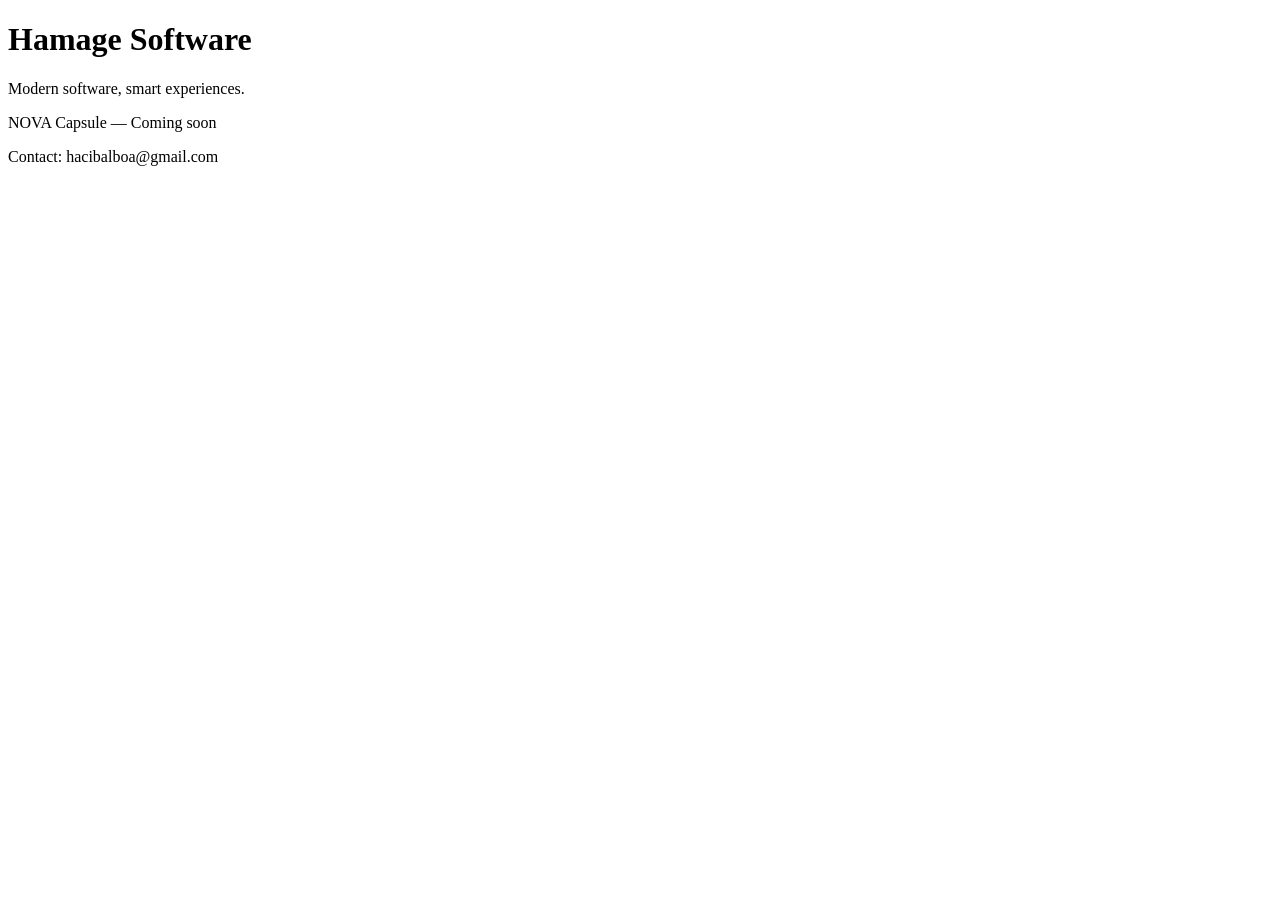
==== index.html @ 0e7e09e0 "Create index.html" ====
<!DOCTYPE html>
<html lang="tr">
<head>
  <meta charset="UTF-8">
  <meta name="viewport" content="width=device-width, initial-scale=1">
  <title>Hamage Software</title>
</head>
<body>
  <h1>Hamage Software</h1>
  <p>Modern software, smart experiences.</p>
  <p>NOVA Capsule — Coming soon</p>
  <p>Contact: hacibalboa@gmail.com</p>
</body>
</html>
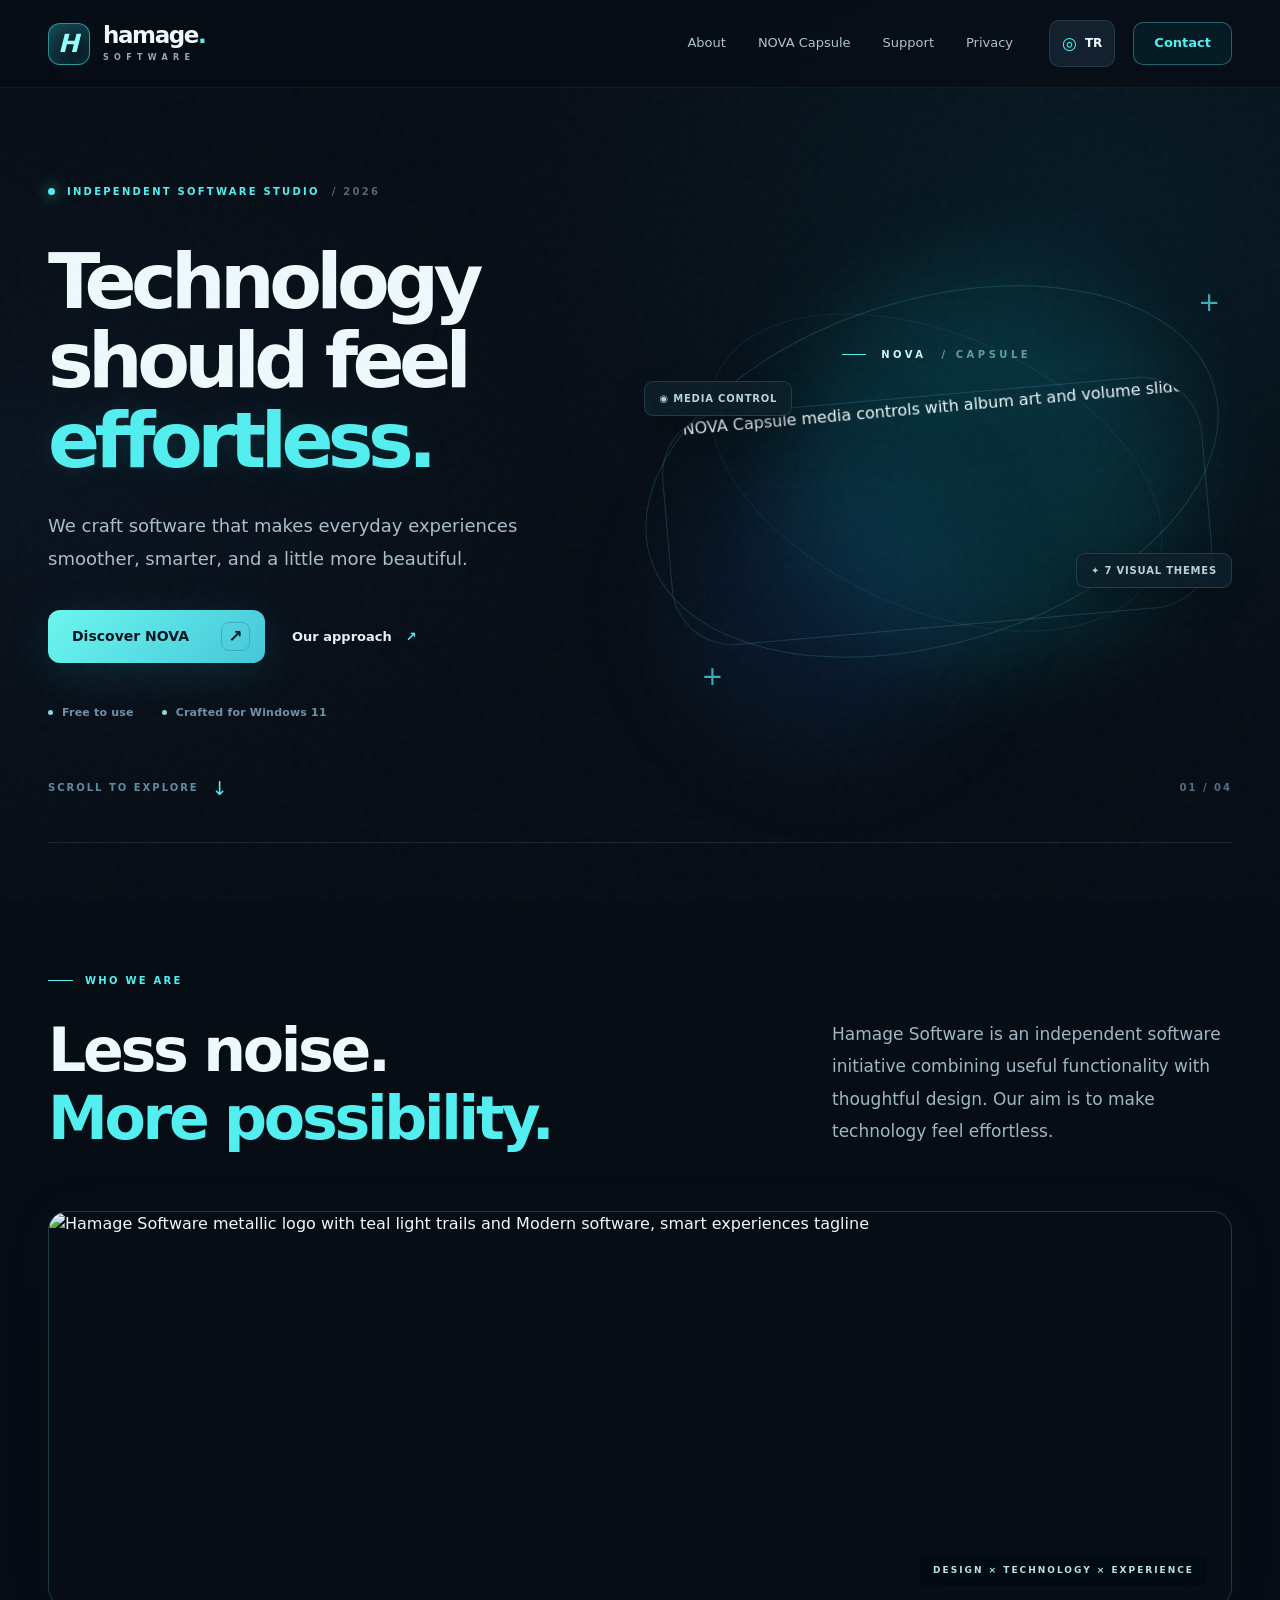
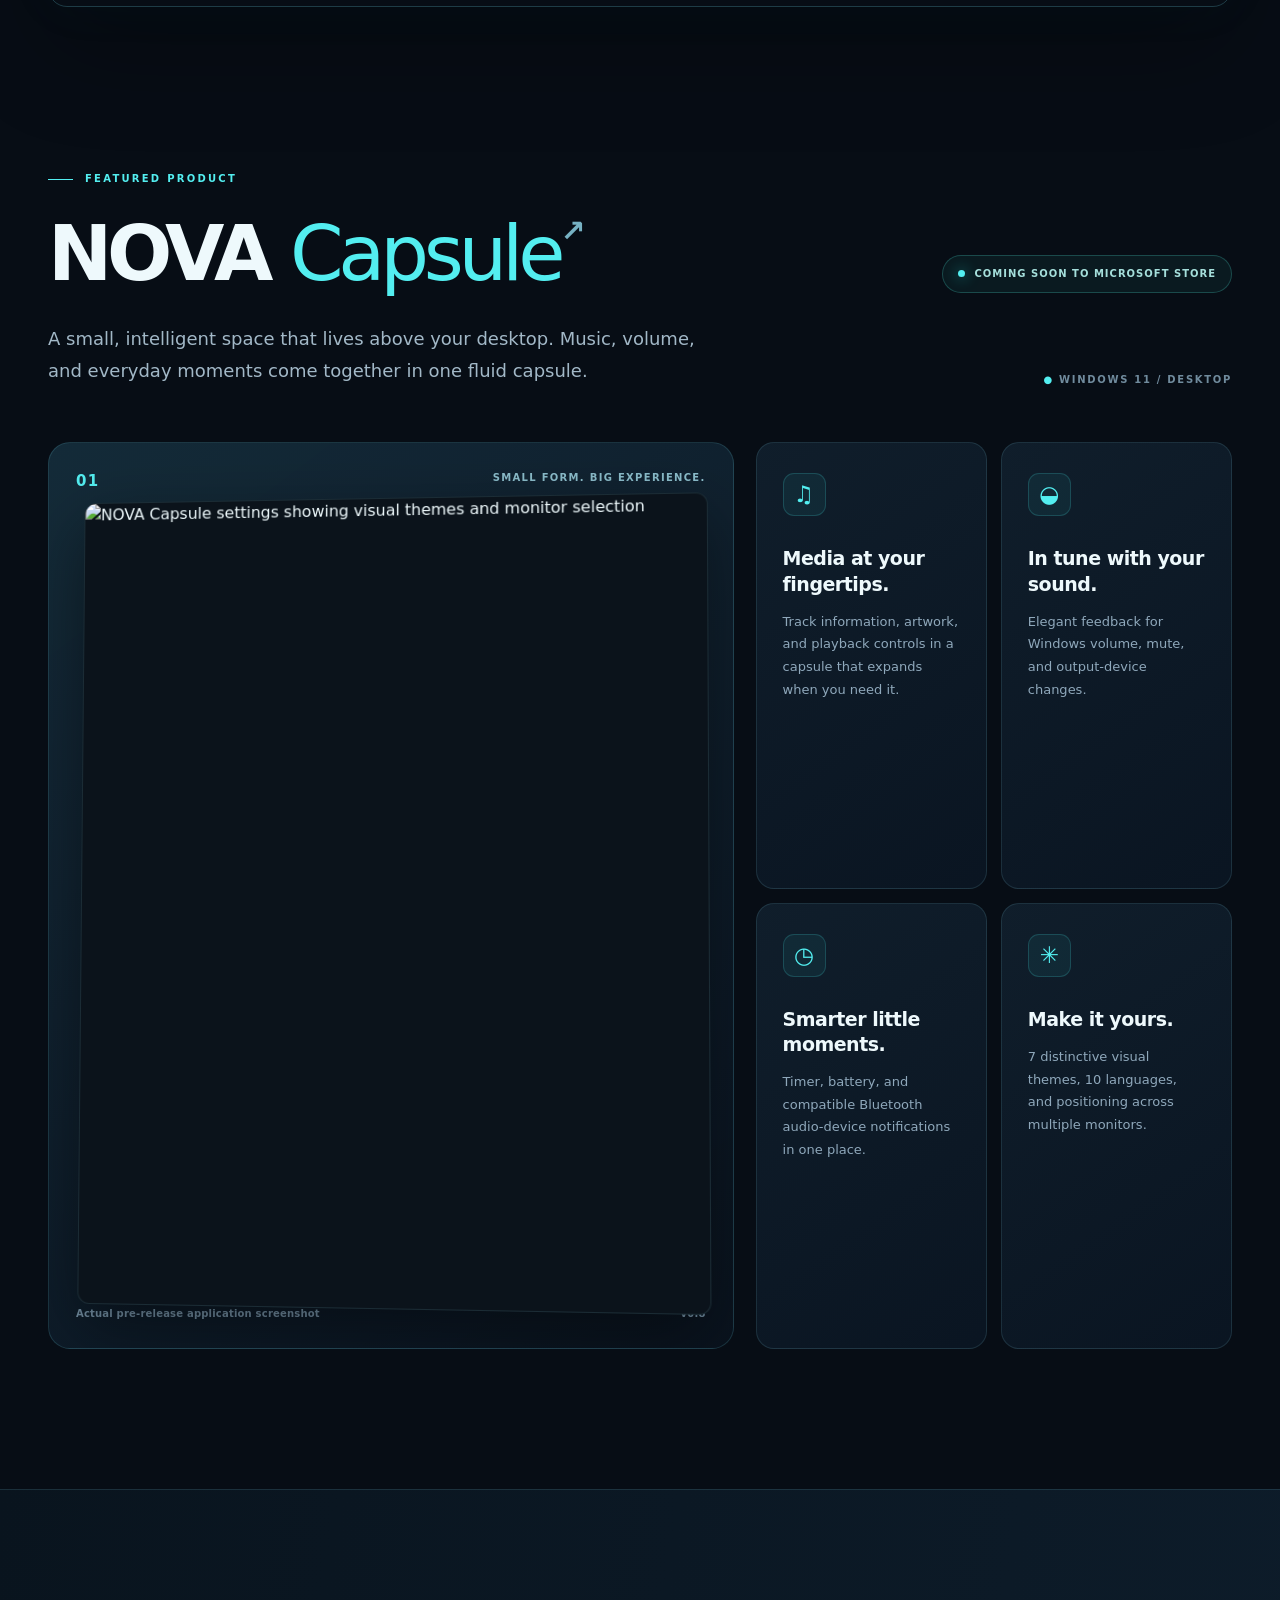
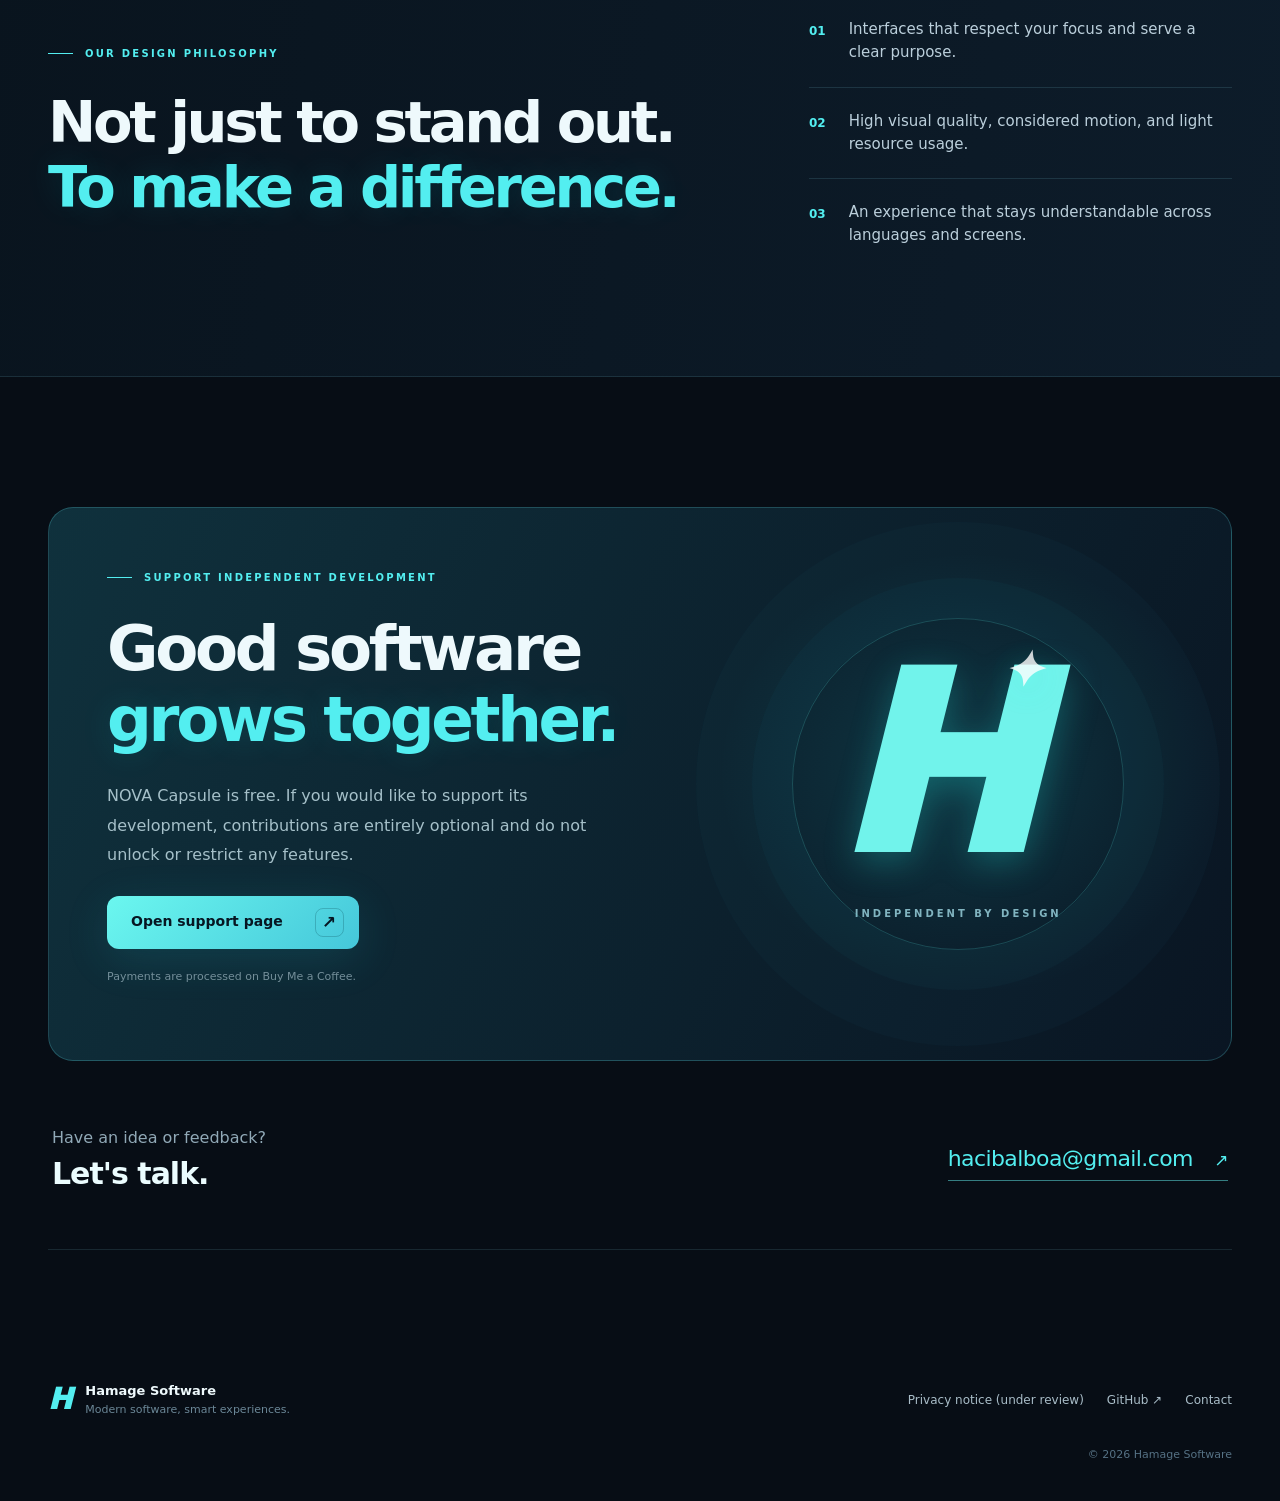
==== commit 01f40e45: "Add files via upload Hamage Software web sitesi ilk sürüm" ====
--- a/index.html
+++ b/index.html
@@ -3,12 +3,112 @@
 <head>
   <meta charset="UTF-8">
   <meta name="viewport" content="width=device-width, initial-scale=1">
-  <title>Hamage Software</title>
+  <meta name="theme-color" content="#071018">
+  <meta name="description" content="Hamage Software — thoughtful software for everyday experiences. Meet NOVA Capsule for Windows 11.">
+  <meta property="og:type" content="website">
+  <meta property="og:title" content="Hamage Software | Make everyday feel extraordinary">
+  <meta property="og:description" content="Modern software, smart experiences. Discover NOVA Capsule for Windows 11.">
+  <meta property="og:image" content="https://hmahmut.github.io/hamage-software/assets/hamage-banner.webp">
+  <meta property="og:url" content="https://hmahmut.github.io/hamage-software/">
+  <link rel="icon" href="assets/favicon.svg" type="image/svg+xml">
+  <link rel="stylesheet" href="styles.css">
+  <title>Hamage Software — Modern software, smart experiences.</title>
 </head>
 <body>
-  <h1>Hamage Software</h1>
-  <p>Modern software, smart experiences.</p>
-  <p>NOVA Capsule — Coming soon</p>
-  <p>Contact: hacibalboa@gmail.com</p>
+  <a class="skip-link" href="#main" data-i18n="skip">İçeriğe geç</a>
+  <div class="noise-layer" aria-hidden="true"></div>
+  <header class="site-header" id="top">
+    <div class="nav-shell container">
+      <a class="brand" href="#top" aria-label="Hamage Software ana sayfa">
+        <span class="brand-icon" aria-hidden="true">H</span>
+        <span class="brand-name">hamage<span class="brand-dot">.</span><small>SOFTWARE</small></span>
+      </a>
+      <button class="mobile-toggle" id="menu-toggle" type="button" aria-expanded="false" aria-controls="primary-nav" aria-label="Menüyü aç"><span></span><span></span><span></span></button>
+      <nav id="primary-nav" class="primary-nav" aria-label="Main navigation">
+        <a href="#about" data-i18n="navAbout">Hakkımızda</a>
+        <a href="#nova" data-i18n="navNova">NOVA Capsule</a>
+        <a href="#support" data-i18n="navSupport">Destek</a>
+        <a href="privacy.html" data-i18n="navPrivacy">Gizlilik</a>
+      </nav>
+      <div class="nav-actions">
+        <button id="lang-toggle" class="lang-toggle" type="button" aria-label="Change language" title="Change language"><span aria-hidden="true">◎</span> <span id="lang-label">EN</span></button>
+        <a class="nav-contact" href="mailto:hacibalboa@gmail.com" data-i18n="contact">İletişim</a>
+      </div>
+    </div>
+  </header>
+
+  <main id="main">
+    <section class="hero container" aria-labelledby="hero-title">
+      <div class="eyebrow"><span class="pulse-dot"></span><span data-i18n="heroEyebrow">BAĞIMSIZ YAZILIM STÜDYOSU</span><span class="eyebrow-tail"> / 2026</span></div>
+      <div class="hero-grid">
+        <div class="hero-copy">
+          <h1 id="hero-title" data-i18n="heroTitle">Teknoloji, <em>doğal</em> hissettirmeli.</h1>
+          <p class="hero-lead" data-i18n="heroLead">Gündelik deneyimi daha akıcı, daha güzel ve daha akıllı hale getiren yazılımlar tasarlıyoruz.</p>
+          <div class="hero-ctas">
+            <a class="button button-primary" href="#nova"><span data-i18n="discoverNova">NOVA'yı keşfet</span><span class="button-arrow" aria-hidden="true">↗</span></a>
+            <a class="text-link" href="#about"><span data-i18n="ourApproach">Yaklaşımımız</span><span aria-hidden="true">↗</span></a>
+          </div>
+          <div class="hero-notes"><span><i aria-hidden="true"></i><span data-i18n="free">Ücretsiz kullanım</span></span><span><i aria-hidden="true"></i><span data-i18n="builtFor">Windows 11 için tasarlandı</span></span></div>
+        </div>
+        <div class="hero-visual" aria-label="NOVA Capsule Windows application preview">
+          <div class="hero-orb hero-orb-one"></div><div class="hero-orb hero-orb-two"></div>
+          <div class="glass-orbit orbit-one"></div><div class="glass-orbit orbit-two"></div>
+          <div class="hero-product">
+            <div class="visual-label"><span class="label-line"></span> NOVA <span class="label-light">/ CAPSULE</span></div>
+            <div class="capsule-shadow"><img src="assets/nova-expanded.webp" width="754" height="230" loading="eager" alt="NOVA Capsule media controls with album art and volume slider"></div>
+            <div class="float-chip chip-one">◉ <span data-i18n="mediaChip">MEDYA KONTROLÜ</span></div>
+            <div class="float-chip chip-two">✦ <span data-i18n="themesChip">7 FARKLI TEMA</span></div>
+          </div>
+          <span class="hero-signal signal-one">+</span><span class="hero-signal signal-two">+</span>
+        </div>
+      </div>
+      <div class="hero-bottom"><span data-i18n="scrollHint">DAHA FAZLASINI KEŞFET</span><span class="scroll-mark" aria-hidden="true">↓</span><span class="hero-index">01 / 04</span></div>
+    </section>
+
+    <section class="brand-showcase" id="about">
+      <div class="container">
+        <div class="section-heading heading-split">
+          <div><p class="section-overline"><span class="thin-bar"></span><span data-i18n="sectionAbout">BİZ KİMİZ</span></p><h2 data-i18n="aboutHeading">Az karmaşa.<br><span>Çok daha fazlası.</span></h2></div>
+          <p class="section-aside" data-i18n="aboutText">Hamage Software, güçlü işlevleri özenli tasarımla buluşturan bağımsız bir yazılım girişimidir. Amacımız teknolojiyi daha zahmetsiz hale getirmek.</p>
+        </div>
+        <figure class="brand-banner"><img src="assets/hamage-banner.webp" width="1920" height="640" loading="lazy" alt="Hamage Software metallic logo with teal light trails and Modern software, smart experiences tagline"><figcaption data-i18n="brandCaption">TASARIM × TEKNOLOJİ × DENEYİM</figcaption></figure>
+      </div>
+    </section>
+
+    <section id="nova" class="nova-section container">
+      <div class="nova-heading"><div><p class="section-overline"><span class="thin-bar"></span><span data-i18n="sectionFeatured">ÖNE ÇIKAN ÜRÜN</span></p><h2>NOVA <span>Capsule</span><sup>↗</sup></h2></div><span class="pill-status"><span class="pill-light"></span><span data-i18n="comingSoon">MICROSOFT STORE'A YAKINDA</span></span></div>
+      <div class="nova-intro"><p data-i18n="novaIntro">Masaüstünün üzerinde yaşayan küçük, akıllı bir alan. Müziğinize, ses ayarlarınıza ve günlük anlarınıza tek bir akıcı kapsülden ulaşın.</p><div class="nova-platform">● <span data-i18n="platform">WINDOWS 11 / MASAÜSTÜ</span></div></div>
+      <div class="product-layout">
+        <article class="product-stage">
+          <div class="stage-glow"></div>
+          <div class="stage-top"><span>01</span><span data-i18n="productStageLabel">KÜÇÜK FORM. BÜYÜK DENEYİM.</span></div>
+          <div class="product-image-box"><img src="assets/nova-settings.webp" width="1214" height="810" loading="lazy" alt="NOVA Capsule settings showing visual themes and monitor selection"></div>
+          <div class="stage-bottom"><span data-i18n="previewLabel">Geliştirme sürümünden gerçek arayüz görüntüsü</span><span>v0.8</span></div>
+        </article>
+        <div class="features-grid">
+          <article class="feature-tile"><span class="tile-icon">♫</span><h3 data-i18n="f1t">Medya, bir dokunuş uzağında.</h3><p data-i18n="f1d">Şarkı bilgileri, albüm kapağı ve oynatma kontrolleri; ihtiyacınız olduğunda genişleyen bir kapsülde.</p></article>
+          <article class="feature-tile"><span class="tile-icon">◒</span><h3 data-i18n="f2t">Sesle eşzamanlı.</h3><p data-i18n="f2d">Windows ses düzeyi, sessize alma ve çıkış değişiklikleri için zarif geri bildirim.</p></article>
+          <article class="feature-tile"><span class="tile-icon">◷</span><h3 data-i18n="f3t">Akıllı küçük anlar.</h3><p data-i18n="f3d">Zamanlayıcı, pil ve uyumlu Bluetooth ses aygıtı bildirimleri tek bir yerde.</p></article>
+          <article class="feature-tile"><span class="tile-icon">✳</span><h3 data-i18n="f4t">Tamamen size ait.</h3><p data-i18n="f4d">7 görsel tema, 10 dil ve birden fazla ekran için kişiselleştirilebilir yerleşim.</p></article>
+        </div>
+      </div>
+    </section>
+
+    <section class="manifesto-section">
+      <div class="container manifesto-grid"><div><p class="section-overline"><span class="thin-bar"></span><span data-i18n="designEthos">TASARIM ANLAYIŞIMIZ</span></p><h2 data-i18n="manifestoHeading">Dikkat çekmek için değil.<br><em>Fark yaratmak için.</em></h2></div><div class="manifesto-details"><div><span class="detail-num">01</span><p data-i18n="m1">Kullanıcıyı yormayan, amacına hizmet eden arayüzler.</p></div><div><span class="detail-num">02</span><p data-i18n="m2">Yüksek görsel kalite, kontrollü hareket ve düşük kaynak tüketimi.</p></div><div><span class="detail-num">03</span><p data-i18n="m3">Her dilde ve her ekranda anlaşılır bir deneyim.</p></div></div></div>
+    </section>
+
+    <section id="support" class="support-section container">
+      <div class="support-card">
+        <div class="support-glow"></div>
+        <div class="support-copy"><p class="section-overline"><span class="thin-bar"></span><span data-i18n="supportOverline">BAĞIMSIZ GELİŞTİRMEYİ DESTEKLE</span></p><h2 data-i18n="supportTitle">İyi yazılım<br><em>birlikte büyür.</em></h2><p data-i18n="supportLead">NOVA Capsule ücretsizdir. Geliştirmeye katkıda bulunmak isterseniz desteğiniz tamamen gönüllüdür; hiçbir özelliğe erişimi etkilemez.</p><a class="button button-primary support-button" target="_blank" rel="noopener noreferrer" href="https://buymeacoffee.com/hamagesf"><span data-i18n="supportButton">Bağış sayfasını aç</span><span class="button-arrow">↗</span></a><p class="external-note" data-i18n="thirdParty">Ödeme işlemleri Buy Me a Coffee üzerinde gerçekleşir.</p></div>
+        <div class="support-aside"><span class="support-symbol">H<span>✦</span></span><span class="support-aside-caption">INDEPENDENT BY DESIGN</span></div>
+      </div>
+      <div class="contact-row"><div><span data-i18n="haveIdea">Bir fikriniz veya geri bildiriminiz mi var?</span><strong data-i18n="letsTalk">Konuşalım.</strong></div><a href="mailto:hacibalboa@gmail.com" class="contact-mail">hacibalboa@gmail.com <span aria-hidden="true">↗</span></a></div>
+    </section>
+  </main>
+
+  <footer class="footer"><div class="container footer-inner"><div class="footer-brand"><span class="footer-h">H</span><span><strong>Hamage Software</strong><small data-i18n="footerTag">Modern software, smart experiences.</small></span></div><div class="footer-links"><a href="privacy.html" data-i18n="privacyDraft">Gizlilik bildirimi (incelemede)</a><a href="https://github.com/HMahmut/hamage-software" target="_blank" rel="noopener noreferrer">GitHub ↗</a><a href="mailto:hacibalboa@gmail.com" data-i18n="contact">İletişim</a></div><span class="copyright">© <span id="year">2026</span> Hamage Software</span></div></footer>
+  <script src="main.js" defer></script>
 </body>
 </html>
--- a/styles.css
+++ b/styles.css
@@ -0,0 +1,24 @@
+:root{color-scheme:dark;--bg:#070d15;--bg2:#0b141f;--panel:#111e2b;--panel2:#152435;--line:rgba(137,220,236,.13);--text:#eef9fc;--muted:#91a9bb;--cyan:#53eef0;--blue:#6a9fff;--lime:#bafbd6;--font:'Segoe UI Variable','Segoe UI',Inter,ui-sans-serif,system-ui,-apple-system,sans-serif;--ease:cubic-bezier(.2,.85,.25,1)}
+*{box-sizing:border-box}html{scroll-behavior:smooth;scroll-padding-top:100px}body{margin:0;background:var(--bg);color:var(--text);font:16px/1.55 var(--font);overflow-x:hidden;-webkit-font-smoothing:antialiased}body::before{content:"";position:absolute;z-index:-2;top:0;left:0;right:0;height:1200px;background:radial-gradient(ellipse 850px 700px at 85% 18%,rgba(10,111,139,.14),transparent 70%),radial-gradient(ellipse 800px 500px at 0 40%,rgba(27,53,88,.16),transparent 76%);pointer-events:none}.noise-layer{position:fixed;inset:0;z-index:15;opacity:.09;pointer-events:none;background-image:url("data:image/svg+xml,%3Csvg viewBox='0 0 180 180' xmlns='http://www.w3.org/2000/svg'%3E%3Cfilter id='n'%3E%3CfeTurbulence type='fractalNoise' baseFrequency='.68' numOctaves='3' stitchTiles='stitch'/%3E%3C/filter%3E%3Crect width='100%25' height='100%25' opacity='.26' filter='url(%23n)'/%3E%3C/svg%3E")}a{color:inherit;text-decoration:none}button{font:inherit;cursor:pointer}img{max-width:100%;display:block}.container{width:min(1280px,calc(100% - 96px));margin-inline:auto}::selection{background:var(--cyan);color:#09131a}:focus-visible{outline:2px solid var(--cyan)!important;outline-offset:4px}.skip-link{position:absolute;z-index:99;left:1rem;top:-80px;padding:12px 18px;color:#050d13;background:var(--cyan);border-radius:10px}.skip-link:focus{top:10px}
+/* Navigation */
+.site-header{height:88px;position:sticky;top:0;z-index:30;background:rgba(7,13,21,.75);backdrop-filter:blur(18px);-webkit-backdrop-filter:blur(18px);border-bottom:1px solid rgba(131,210,220,.07)}.nav-shell{height:100%;display:flex;align-items:center;gap:36px}.brand{display:inline-flex;align-items:center;gap:13px;flex:none}.brand-icon{display:grid;place-items:center;width:42px;height:42px;border:1px solid rgba(75,238,237,.55);border-radius:12px;color:#92fffa;background:linear-gradient(145deg,#163f4b,#081720 80%);box-shadow:inset 0 0 18px rgba(20,228,235,.14),0 0 20px rgba(27,191,201,.07);font-size:25px;font-weight:850;font-style:italic;line-height:1;letter-spacing:-5px;padding-right:6px}.brand-name{font-size:23px;font-weight:720;line-height:.8;letter-spacing:-1.4px}.brand-dot{color:var(--cyan)}.brand-name small{font-size:8px;letter-spacing:5.3px;font-weight:650;display:block;margin-top:10px;color:var(--muted)}.primary-nav{display:flex;margin-left:auto;gap:32px}.primary-nav a{font-size:13px;color:#b1c3d0;transition:color .2s}.primary-nav a:hover,.footer a:hover{color:var(--cyan)}.nav-actions{display:flex;align-items:center;gap:18px}.lang-toggle{padding:9px 12px;border:1px solid var(--line);border-radius:10px;background:#13202d;color:var(--text);font-size:12px;font-weight:750;display:flex;gap:8px;align-items:center}.lang-toggle span:first-child{font-size:17px;color:var(--cyan)}.lang-toggle:hover{border-color:#4b8a95}.nav-contact{border:1px solid rgba(83,238,240,.35);background:rgba(10,83,92,.2);padding:10px 20px;border-radius:10px;color:var(--cyan);font-size:13px;font-weight:650;transition:background .2s}.nav-contact:hover{background:rgba(47,175,179,.24)}.mobile-toggle{display:none}
+/* Hero */
+.hero{padding-top:96px;position:relative}.eyebrow,.section-overline{display:flex;align-items:center;gap:12px;color:var(--cyan);font-weight:750;font-size:10px;letter-spacing:2.25px}.pulse-dot{display:inline-block;width:7px;height:7px;border-radius:100%;background:var(--cyan);box-shadow:0 0 15px var(--cyan)}.eyebrow-tail{color:#536674}.hero-grid{display:grid;grid-template-columns:1fr 1.03fr;gap:20px;min-height:574px;align-items:center}.hero-copy{max-width:680px;position:relative;z-index:2;padding-bottom:10px}h1,h2,h3,p,figure{margin-top:0}h1{font-size:clamp(51px,6vw,90px);line-height:1.035;letter-spacing:-5.6px;font-weight:745;margin-bottom:30px;text-wrap:balance}h1 em,.manifesto-grid h2 em,.support-copy h2 em{font-style:normal;color:var(--cyan);text-shadow:0 0 33px rgba(22,240,240,.12)}.hero-lead{max-width:540px;font-size:18px;line-height:1.8;color:#a9becd;margin:0 0 35px}.hero-ctas{display:flex;align-items:center;gap:27px}.button{display:inline-flex;align-items:center;justify-content:center;gap:32px;border-radius:12px;font-size:14px;font-weight:750;min-height:52px;padding:12px 15px 12px 24px;transition:transform .25s var(--ease),box-shadow .25s var(--ease)}.button:hover{transform:translateY(-3px)}.button-primary{background:linear-gradient(135deg,#6bf7ef,#45c7da);color:#061622;box-shadow:0 10px 45px rgba(36,217,228,.13)}.button-primary:hover{box-shadow:0 13px 42px rgba(36,217,228,.23)}.button-arrow{display:grid;place-items:center;width:29px;height:29px;border:1px solid rgba(4,70,82,.25);border-radius:8px;font-size:17px}.text-link{color:#e4f4f4;font-weight:650;display:flex;gap:14px;align-items:center;font-size:13px}.text-link>span:last-child{color:var(--cyan)}.hero-notes{display:flex;gap:28px;margin-top:41px;color:#7191a6;font-size:11px;font-weight:550;letter-spacing:.2px}.hero-notes>span{display:flex;align-items:center;gap:9px}.hero-notes i{width:5px;height:5px;border-radius:100%;background:#8cd7e0}.hero-visual{height:520px;display:grid;place-items:center;position:relative;isolation:isolate}.hero-orb{position:absolute;border-radius:100%;filter:blur(50px);z-index:-2}.hero-orb-one{width:390px;height:390px;background:rgba(0,224,227,.13);top:45px;right:50px}.hero-orb-two{width:290px;height:290px;background:rgba(31,105,202,.12);bottom:0;left:40px}.glass-orbit{position:absolute;border:1px solid rgba(87,214,222,.18);border-radius:50%;transform:rotate(-17deg);z-index:-1}.orbit-one{width:590px;height:345px;top:72px;left:-4px}.orbit-two{width:480px;height:275px;top:108px;left:55px;transform:rotate(24deg);border-color:rgba(109,142,252,.11)}.hero-product{width:min(100%,600px);padding:36px 0;text-align:center;position:relative}.visual-label{display:flex;justify-content:center;gap:15px;align-items:center;color:#cdf9fb;font-size:10px;font-weight:800;letter-spacing:3.5px;margin-bottom:34px}.label-line{height:1px;width:24px;background:var(--cyan)}.label-light{color:#5d9da8}.capsule-shadow{max-width:540px;margin-inline:auto;filter:drop-shadow(0 30px 25px rgba(0,0,0,.42)) drop-shadow(0 0 32px rgba(36,208,235,.16));transform:rotate(-5deg);transition:transform .5s var(--ease)}.hero-visual:hover .capsule-shadow{transform:rotate(-2deg) translateY(-6px)}.capsule-shadow img{width:100%;border-radius:60px;box-shadow:0 0 0 1px rgba(104,205,245,.18)}.float-chip{position:absolute;background:rgba(13,31,43,.86);backdrop-filter:blur(10px);padding:9px 14px;border:1px solid rgba(75,205,211,.2);border-radius:9px;color:#b7d4d9;font-size:10px;font-weight:720;letter-spacing:.8px;box-shadow:0 10px 28px rgba(0,0,0,.28)}.chip-one{left:3px;top:70px}.chip-two{right:0;bottom:74px}.hero-signal{position:absolute;color:#3eaeb8;font-size:26px;font-weight:100}.signal-one{top:55px;right:12px}.signal-two{bottom:50px;left:60px}.hero-bottom{display:flex;align-items:center;gap:13px;padding:0 0 39px;color:#628a9f;border-bottom:1px solid var(--line);font-size:10px;font-weight:750;letter-spacing:2px}.scroll-mark{font-size:19px;color:var(--cyan);font-weight:300}.hero-index{margin-left:auto;color:#4f7084}
+/* About */
+.brand-showcase{padding:130px 0 120px}.heading-split{display:grid;grid-template-columns:1fr 400px;gap:60px;align-items:end}.section-overline{margin-bottom:29px}.thin-bar{width:25px;height:1px;background:var(--cyan)}.section-heading h2,.manifesto-grid h2,.support-copy h2{font-size:clamp(41px,4.7vw,67px);line-height:1.13;letter-spacing:-3.3px;margin:0;font-weight:740}.section-heading h2 span{color:var(--cyan)}.section-aside{margin:0 0 6px;font-size:17px;line-height:1.9;color:#9eb7c5}.brand-banner{border:1px solid rgba(100,197,214,.25);border-radius:19px;overflow:hidden;margin:58px 0 0;position:relative;box-shadow:0 40px 100px rgba(0,0,0,.28),0 0 50px rgba(17,129,160,.05)}.brand-banner img{width:100%;height:auto}.brand-banner figcaption{position:absolute;bottom:20px;right:24px;background:rgba(1,11,19,.7);backdrop-filter:blur(8px);padding:8px 13px;border-radius:6px;font-size:9px;letter-spacing:2px;font-weight:800;color:#b8e4e8}
+/* Nova */
+.nova-section{padding-top:44px;padding-bottom:140px}.nova-heading{display:flex;align-items:end;justify-content:space-between;gap:20px}.nova-heading h2{font-size:clamp(50px,6vw,90px);line-height:1;letter-spacing:-5.2px;margin:0;font-weight:770}.nova-heading h2 span{color:var(--cyan);font-weight:400}.nova-heading h2 sup{font-size:30px;vertical-align:top;color:#76b1c3;letter-spacing:normal}.pill-status{display:flex;align-items:center;gap:9px;flex:none;border:1px solid rgba(76,229,211,.24);background:rgba(28,81,83,.2);border-radius:99px;color:#a5dfdb;padding:10px 15px;font-size:10px;letter-spacing:1px;font-weight:770}.pill-light{background:var(--cyan);border-radius:100%;width:7px;height:7px;box-shadow:0 0 14px rgba(28,243,229,.65)}.nova-intro{display:flex;align-items:flex-end;justify-content:space-between;padding:30px 0 55px}.nova-intro p{font-size:18px;max-width:660px;color:#a2b8c7;line-height:1.8;margin:0}.nova-platform{font-size:10px;letter-spacing:1.7px;font-weight:850;color:#708b9d;white-space:nowrap}.nova-platform::first-letter{color:var(--cyan)}.product-layout{display:grid;grid-template-columns:1.18fr .82fr;gap:22px}.product-stage{min-height:640px;position:relative;isolation:isolate;overflow:hidden;background:linear-gradient(143deg,rgba(21,45,60,.92),rgba(9,19,31,.96));border:1px solid rgba(99,184,194,.19);border-radius:22px;padding:27px;display:flex;flex-direction:column;justify-content:space-between}.stage-glow{position:absolute;z-index:-1;inset:12%;background:radial-gradient(circle at 45% 46%,rgba(18,171,191,.2),transparent 63%)}.stage-top,.stage-bottom{display:flex;justify-content:space-between;color:#8cbecc;font-size:10px;letter-spacing:1.3px;font-weight:700}.stage-top>span:first-child{color:var(--cyan);font-size:15px}.stage-bottom{letter-spacing:.2px;color:#728ea2}.product-image-box{width:100%;border:1px solid rgba(123,185,197,.15);border-radius:12px;overflow:hidden;box-shadow:0 25px 70px rgba(0,0,0,.42);transform:perspective(1600px) rotateY(-4deg) rotateX(2deg);transition:transform .4s var(--ease);background:#0b131b}.product-stage:hover .product-image-box{transform:perspective(1600px) rotateY(0) rotateX(0)}.product-image-box img{width:100%}.features-grid{display:grid;grid-template-columns:1fr 1fr;gap:14px}.feature-tile{background:linear-gradient(145deg,rgba(18,33,47,.87),rgba(11,22,35,.9));border:1px solid var(--line);border-radius:18px;padding:30px 26px;min-height:300px;transition:transform .25s var(--ease),border-color .25s}.feature-tile:hover{transform:translateY(-4px);border-color:rgba(102,243,234,.36)}.tile-icon{display:grid;place-items:center;background:rgba(40,153,162,.1);border:1px solid rgba(73,236,234,.18);width:43px;height:43px;border-radius:11px;font-size:23px;color:var(--cyan);margin-bottom:30px}.feature-tile h3{font-size:19px;letter-spacing:-.5px;line-height:1.32;margin-bottom:14px;font-weight:730}.feature-tile p{font-size:13px;color:#8fa8bb;line-height:1.75;margin:0}
+/* Manifesto */
+.manifesto-section{padding:106px 0;background:linear-gradient(100deg,#09141e,#0d1c2a);border-block:1px solid var(--line)}.manifesto-grid{display:grid;grid-template-columns:1fr .64fr;gap:100px;align-items:center}.manifesto-grid h2{font-size:clamp(42px,4.5vw,67px)}.manifesto-details>div{display:flex;gap:23px;border-bottom:1px solid rgba(135,216,230,.14);padding:22px 0}.manifesto-details>div:last-child{border:none}.detail-num{color:var(--cyan);font-size:12px;font-weight:850;margin-top:4px}.manifesto-details p{color:#bbcfdb;font-size:15px;margin:0}
+/* Support */
+.support-section{padding-top:130px;padding-bottom:105px}.support-card{min-height:470px;border:1px solid rgba(94,210,219,.25);border-radius:25px;display:grid;grid-template-columns:1.05fr .9fr;position:relative;overflow:hidden;background:linear-gradient(115deg,rgba(16,51,63,.96),rgba(10,22,36,.96))}.support-glow{position:absolute;pointer-events:none;inset:0;background:radial-gradient(ellipse 320px 280px at 78% 48%,rgba(32,211,223,.14),transparent 79%)}.support-copy{position:relative;padding:62px 58px}.support-copy h2{font-size:clamp(44px,4.9vw,71px)}.support-copy p:not(.section-overline){margin:25px 0 26px;max-width:500px;color:#a5c0c9;line-height:1.85}.support-button{margin-bottom:7px}.support-copy .external-note{font-size:11px!important;margin:11px 0!important;color:#748f9a!important}.support-aside{position:relative;display:flex;align-items:center;justify-content:center;flex-direction:column;overflow:hidden}.support-aside::before{content:"";position:absolute;width:330px;height:330px;border:1px solid rgba(85,232,230,.2);border-radius:50%;box-shadow:0 0 0 40px rgba(45,150,174,.04),0 0 0 96px rgba(41,152,178,.035)}.support-symbol{font-size:clamp(170px,19vw,260px);font-weight:950;font-style:italic;line-height:1;color:#71f3eb;letter-spacing:-35px;padding-right:40px;text-shadow:0 10px 35px rgba(36,245,232,.25)}.support-symbol>span{font-size:49px;vertical-align:top;letter-spacing:normal;color:#fff;opacity:.8}.support-aside-caption{font-size:10px;letter-spacing:3px;font-weight:780;color:#81b4c0;margin-top:17px}.contact-row{display:flex;justify-content:space-between;align-items:center;border-bottom:1px solid var(--line);padding:65px 4px 52px;gap:30px}.contact-row>div{display:flex;flex-direction:column;color:#91a9b7}.contact-row strong{font-size:30px;letter-spacing:-1px;color:#ebfcfe}.contact-mail{font-size:22px;letter-spacing:-.6px;border-bottom:1px solid rgba(100,240,239,.5);padding-bottom:4px;color:var(--cyan)}.contact-mail span{font-size:17px;margin-left:15px}
+/* Footer */
+.footer{padding:22px 0 38px}.footer-inner{display:grid;grid-template-columns:1fr auto;gap:24px;align-items:center}.footer-brand{display:flex;gap:13px;align-items:center}.footer-h{font-size:29px;font-weight:950;color:var(--cyan);font-style:italic}.footer-brand>span:last-child{display:flex;flex-direction:column}.footer-brand strong{font-size:13px}.footer-brand small{font-size:11px;color:#6b8797}.footer-links{display:flex;gap:23px}.footer-links a{font-size:12px;color:#a9bdc8}.copyright{font-size:11px;color:#557184;grid-column:1/-1;text-align:right}
+/* Privacy page */
+.privacy-main{padding-top:85px;padding-bottom:110px;min-height:calc(100vh - 250px)}.privacy-main .privacy-header{max-width:930px}.privacy-main h1{font-size:clamp(42px,5vw,68px);line-height:1.1;margin-bottom:18px}.privacy-intro{color:#aec6d1;max-width:810px;font-size:18px;line-height:1.8}.review-alert{border:1px solid rgba(243,186,95,.28);border-radius:14px;padding:19px 23px;background:rgba(186,121,46,.1);color:#f5d7a9;margin:35px 0}.privacy-article{max-width:900px;display:grid;gap:18px}.privacy-article section{border:1px solid var(--line);padding:26px 30px;background:#0d1926;border-radius:15px}.privacy-article h2{font-size:22px;margin-bottom:12px;letter-spacing:-.5px}.privacy-article p,.privacy-article li{color:#a7becc;line-height:1.8}.privacy-article ul{padding-left:22px}.privacy-article a{color:var(--cyan);text-decoration:underline;text-underline-offset:3px}.privacy-back{margin-top:36px;display:inline-block;color:var(--cyan)}
+/* Interaction */
+.reveal{opacity:0;transform:translateY(20px);transition:opacity .65s var(--ease),transform .65s var(--ease)}.reveal.is-visible{opacity:1;transform:none}
+@media(max-width:1100px){.container{width:min(100% - 60px,1100px)}.primary-nav{gap:18px}.hero-grid{grid-template-columns:1.05fr .95fr}h1{letter-spacing:-4px}.hero-visual{height:450px}.orbit-one{width:470px;height:280px}.orbit-two{width:400px;height:245px}.features-grid{grid-template-columns:1fr 1fr}.feature-tile{min-height:290px;padding:22px 18px}.product-stage{min-height:600px}.manifesto-grid{gap:50px}}
+@media(max-width:820px){.site-header{height:76px}.container{width:calc(100% - 42px)}.nav-shell{gap:14px}.mobile-toggle{display:flex;flex-direction:column;align-items:center;justify-content:center;gap:5px;background:transparent;border:1px solid var(--line);height:38px;width:39px;border-radius:10px;margin-left:auto;order:3}.mobile-toggle span{width:17px;height:1.5px;background:#daebec}.primary-nav{display:none;position:absolute;top:75px;left:0;right:0;flex-direction:column;padding:20px 24px;background:#0c1824;border-bottom:1px solid var(--line);gap:16px}.primary-nav.is-open{display:flex}.nav-actions{margin-left:auto;order:2;gap:10px}.nav-contact{display:none}.hero{padding-top:65px}.hero-grid{grid-template-columns:1fr;gap:0;min-height:unset}.hero-copy{max-width:700px}.hero-visual{height:420px}.hero-lead{max-width:640px}.hero-bottom{margin-top:0}.heading-split{grid-template-columns:1fr;gap:22px}.section-aside{max-width:640px}.brand-showcase{padding:95px 0}.nova-intro{display:block}.nova-platform{margin-top:24px}.product-layout{grid-template-columns:1fr}.product-stage{min-height:520px}.features-grid{grid-template-columns:repeat(2,1fr)}.manifesto-grid{grid-template-columns:1fr;gap:30px}.support-card{grid-template-columns:1fr .7fr}.support-copy{padding:42px 30px}.support-aside .support-symbol{font-size:140px;letter-spacing:-24px}.contact-row{display:block}.contact-mail{display:inline-block;margin-top:23px}}
+@media(max-width:590px){.container{width:calc(100% - 36px)}.brand-name{font-size:20px}.brand-name small{font-size:7px;letter-spacing:4.2px}.brand-icon{height:37px;width:37px;font-size:22px}.lang-toggle{padding:8px 10px}.hero{padding-top:49px}.eyebrow,.section-overline{font-size:9px;letter-spacing:1.5px}h1{font-size:clamp(43px,11vw,66px);letter-spacing:-2.9px}.hero-lead{font-size:15px}.hero-ctas{gap:18px;flex-wrap:wrap}.hero-notes{margin-top:31px;gap:17px;flex-wrap:wrap}.hero-visual{height:290px}.orbit-one{width:310px;height:180px;left:0;top:48px}.orbit-two{width:265px;height:160px;left:24px;top:65px}.hero-product{padding:0}.visual-label{margin-bottom:28px}.capsule-shadow{max-width:320px}.float-chip{font-size:8px;padding:7px}.chip-one{top:25px;left:0}.chip-two{right:0;bottom:25px}.hero-orb-one{width:250px;height:230px}.hero-orb-two{width:200px;height:180px}.hero-bottom{padding-bottom:22px}.brand-showcase{padding:80px 0}.section-heading h2,.manifesto-grid h2,.support-copy h2{font-size:clamp(38px,9vw,56px);letter-spacing:-2px}.section-aside,.nova-intro p{font-size:15px}.brand-banner{margin-top:35px;border-radius:12px}.brand-banner figcaption{bottom:9px;right:9px;font-size:7px;letter-spacing:1px;padding:5px 7px}.nova-section{padding-top:10px;padding-bottom:82px}.nova-heading{align-items:start;display:block}.nova-heading h2{font-size:57px;letter-spacing:-3.3px}.nova-heading h2 sup{font-size:18px}.pill-status{width:max-content;margin-top:22px;font-size:9px}.nova-intro{padding:20px 0 30px}.product-stage{padding:15px;min-height:350px}.stage-bottom,.stage-top{font-size:9px}.features-grid{grid-template-columns:1fr}.feature-tile{min-height:230px;padding:23px}.tile-icon{margin-bottom:22px}.manifesto-section{padding:65px 0}.support-section{padding-top:75px;padding-bottom:30px}.support-card{grid-template-columns:1fr}.support-copy{padding:36px 23px}.support-aside{min-height:170px}.support-aside::before{width:200px;height:200px}.support-symbol{font-size:125px!important}.support-aside-caption{font-size:8px}.contact-row{padding:45px 0}.contact-row strong{font-size:28px}.contact-mail{font-size:18px;word-break:break-word}.footer-inner{grid-template-columns:1fr;gap:22px}.footer-links{flex-wrap:wrap;gap:13px}.copyright{grid-column:1;text-align:left}.privacy-main{padding-top:50px}.privacy-article section{padding:22px 18px}}
+@media(prefers-reduced-motion:reduce){*,*:before,*:after{scroll-behavior:auto!important;animation-duration:.01ms!important;transition-duration:.01ms!important}.reveal{opacity:1;transform:none}}
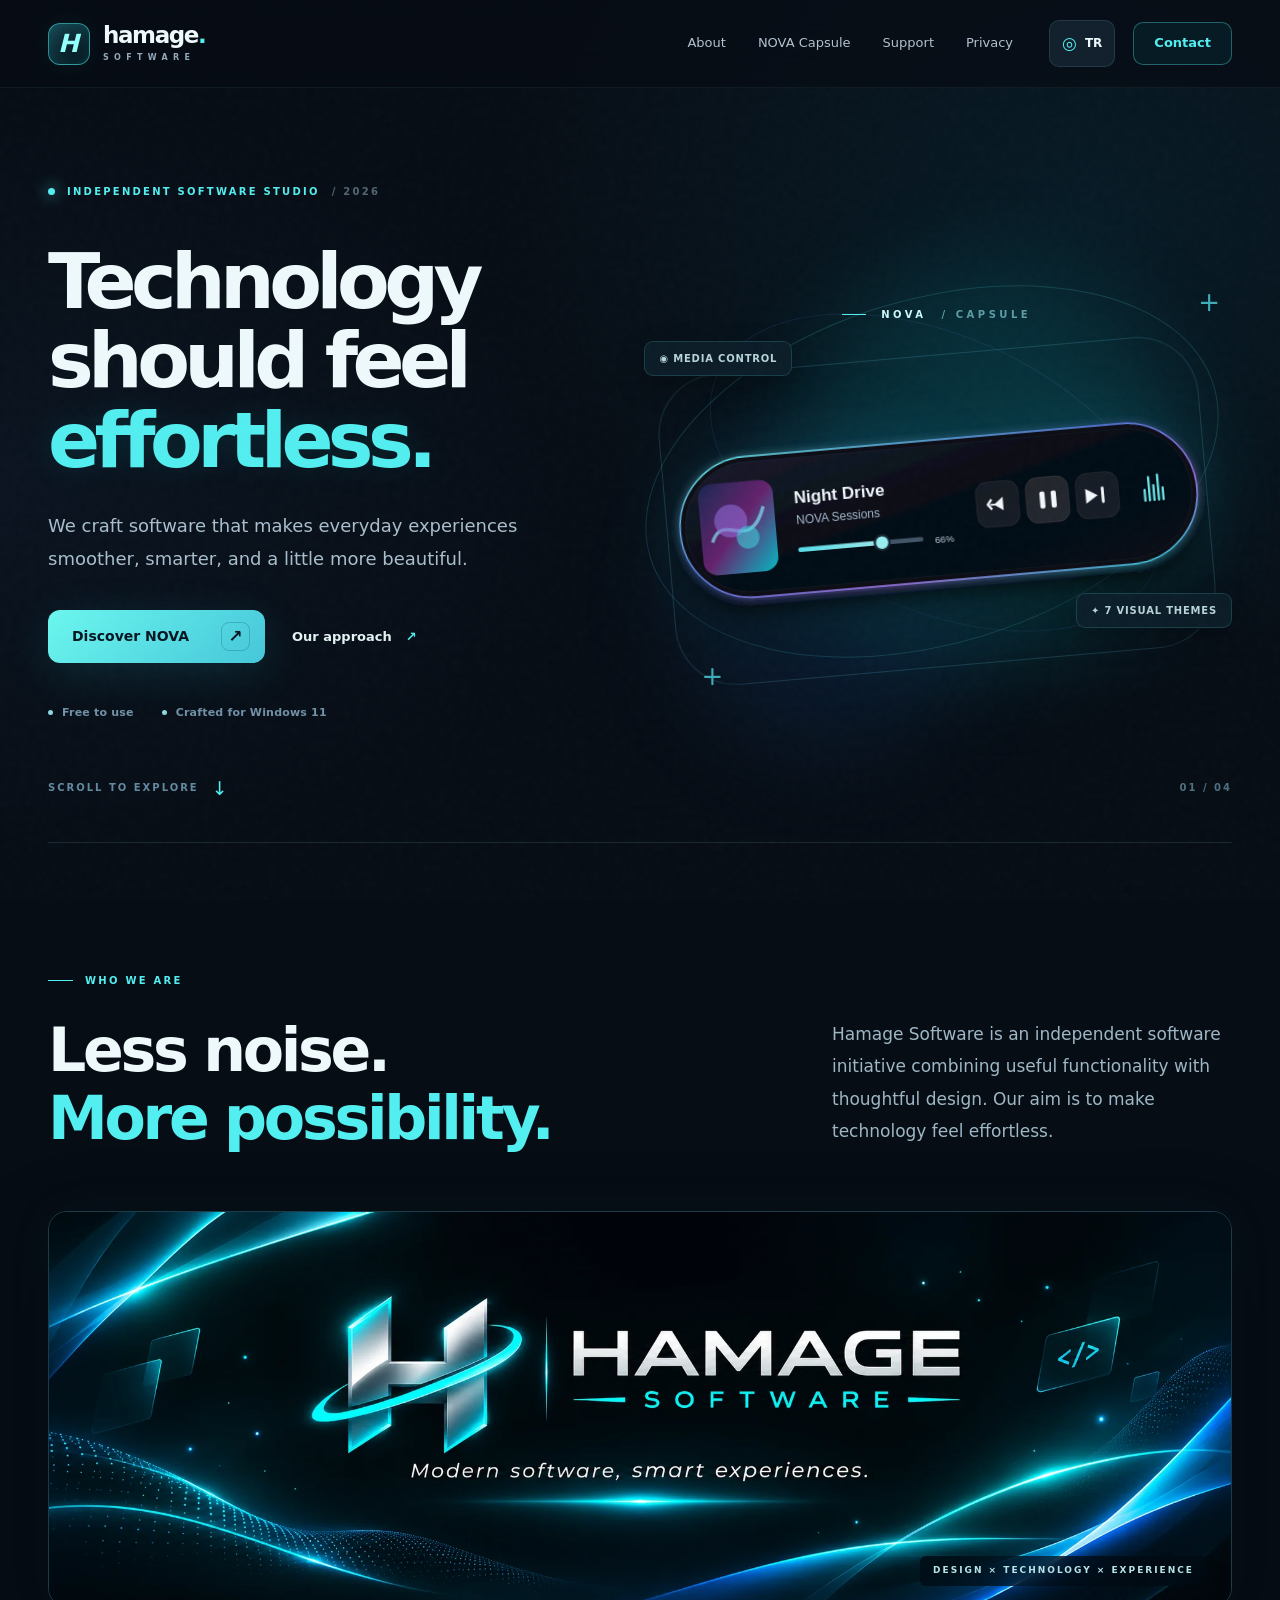
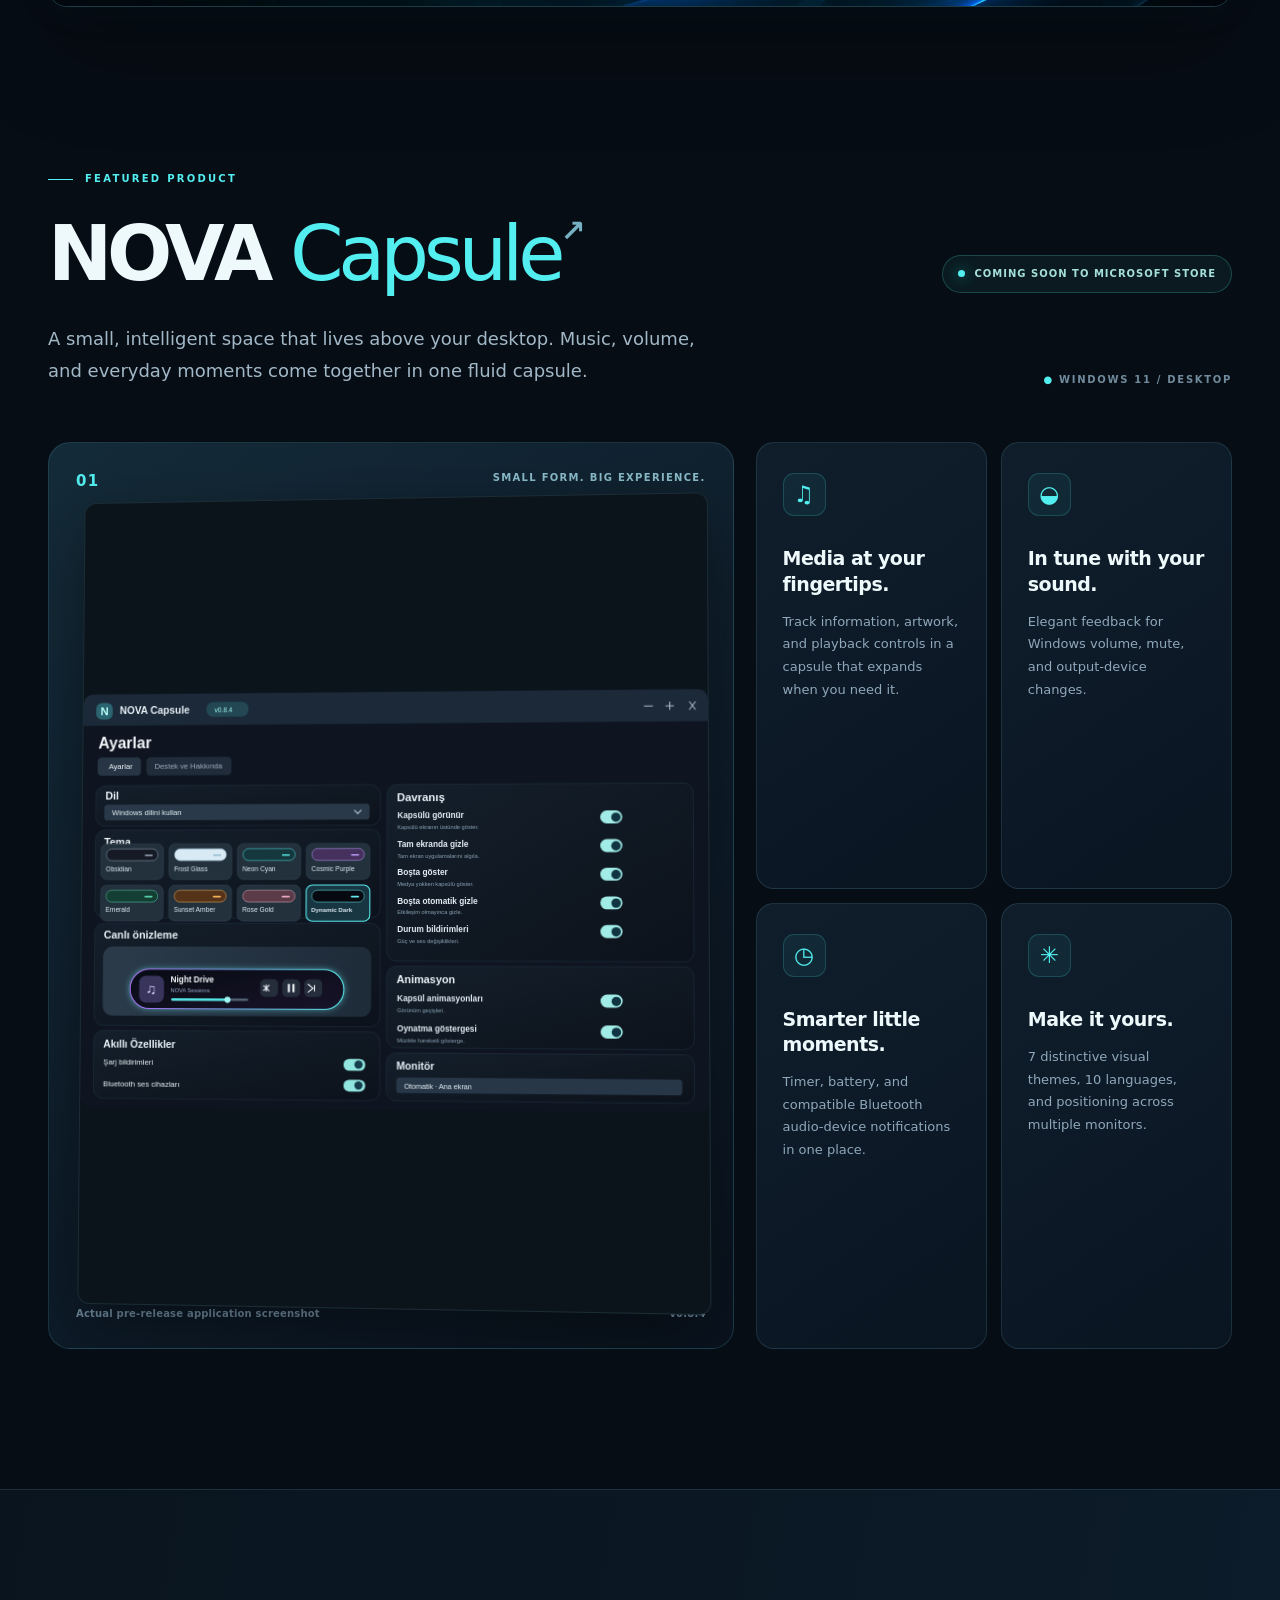
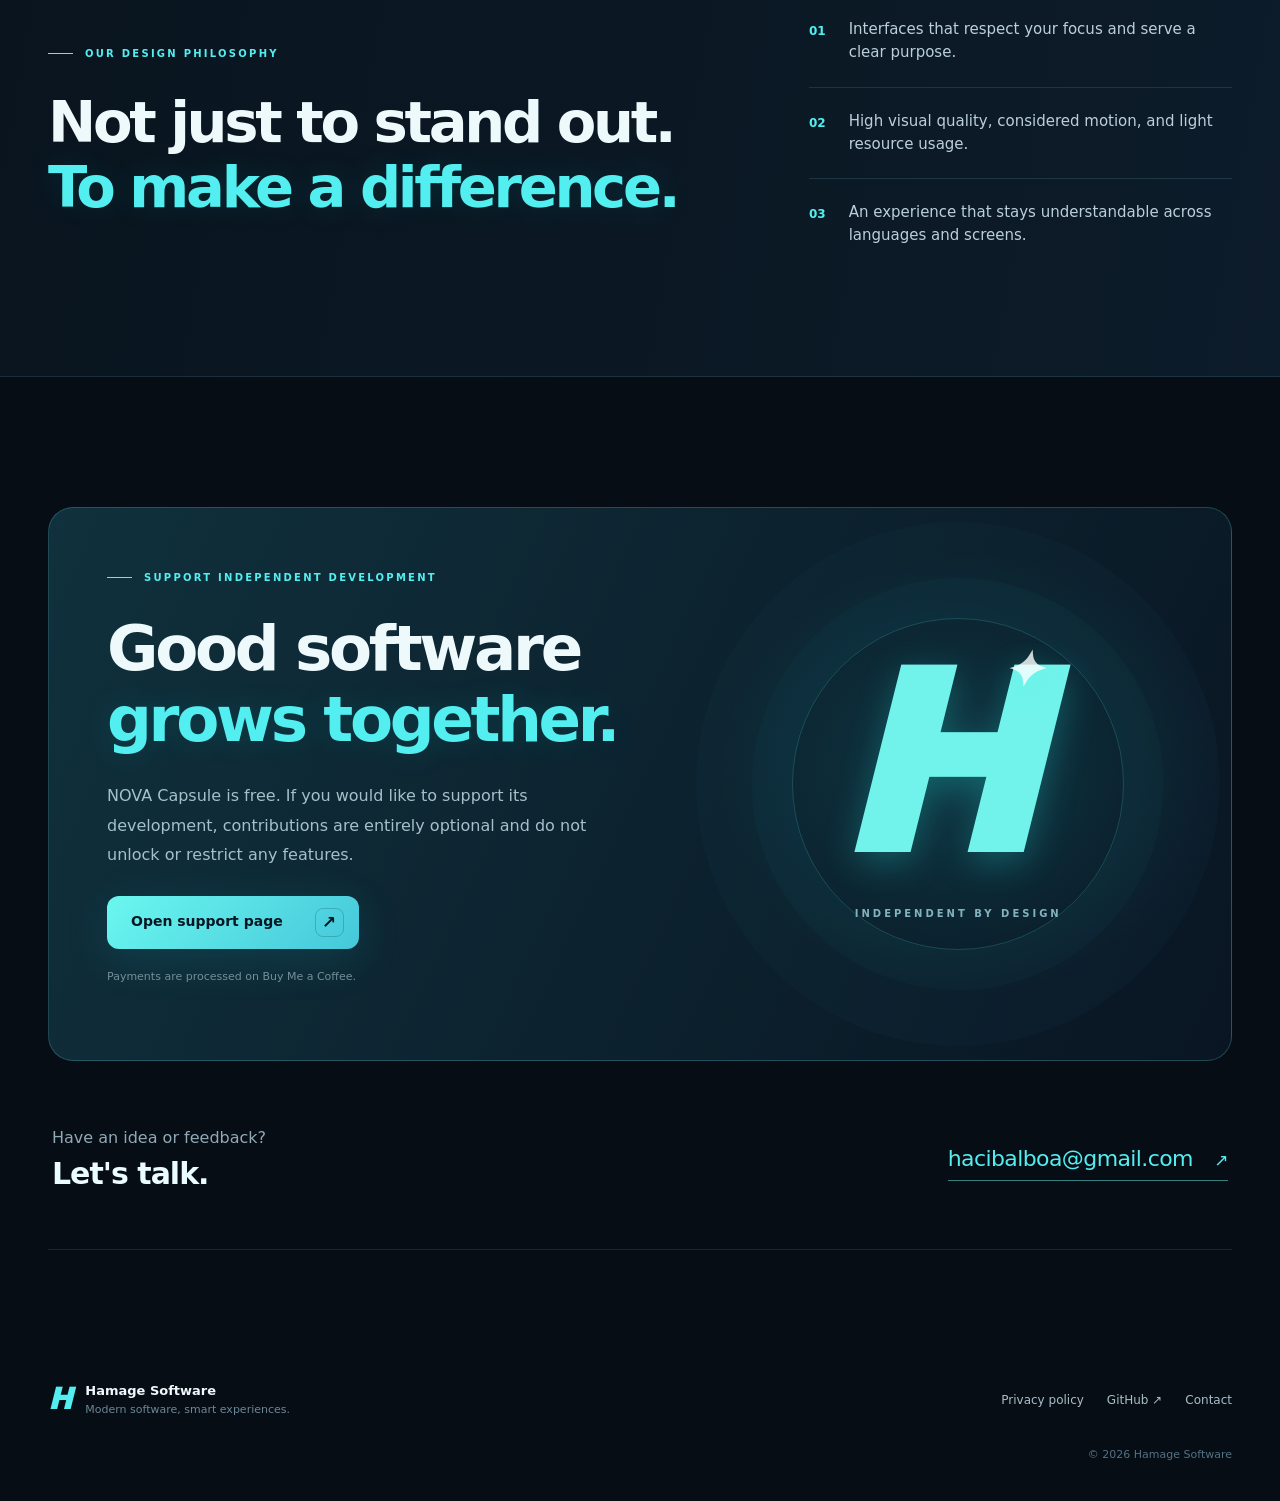
==== commit 91e5ca9e: "Refresh NOVA website visuals for upcoming 0.8.4 and live Store release" ====
--- a/index.html
+++ b/index.html
@@ -55,9 +55,9 @@
           <div class="glass-orbit orbit-one"></div><div class="glass-orbit orbit-two"></div>
           <div class="hero-product">
             <div class="visual-label"><span class="label-line"></span> NOVA <span class="label-light">/ CAPSULE</span></div>
-            <div class="capsule-shadow"><img src="assets/nova-expanded.webp" width="754" height="230" loading="eager" alt="NOVA Capsule media controls with album art and volume slider"></div>
+            <div class="capsule-shadow"><img src="assets/nova-expanded-v084.svg" width="950" height="310" loading="eager" alt="NOVA Capsule Dynamic Dark temalı medya kontrol kapsülü, temsili arayüz tasarımı"></div>
             <div class="float-chip chip-one">◉ <span data-i18n="mediaChip">MEDYA KONTROLÜ</span></div>
-            <div class="float-chip chip-two">✦ <span data-i18n="themesChip">7 FARKLI TEMA</span></div>
+            <div class="float-chip chip-two">✦ <span data-i18n="themesChip">8 FARKLI TEMA</span></div>
           </div>
           <span class="hero-signal signal-one">+</span><span class="hero-signal signal-two">+</span>
         </div>
@@ -76,20 +76,20 @@
     </section>
 
     <section id="nova" class="nova-section container">
-      <div class="nova-heading"><div><p class="section-overline"><span class="thin-bar"></span><span data-i18n="sectionFeatured">ÖNE ÇIKAN ÜRÜN</span></p><h2>NOVA <span>Capsule</span><sup>↗</sup></h2></div><span class="pill-status"><span class="pill-light"></span><span data-i18n="comingSoon">MICROSOFT STORE'A YAKINDA</span></span></div>
+      <div class="nova-heading"><div><p class="section-overline"><span class="thin-bar"></span><span data-i18n="sectionFeatured">ÖNE ÇIKAN ÜRÜN</span></p><h2>NOVA <span>Capsule</span><sup>↗</sup></h2></div><a class="pill-status store-badge" href="https://apps.microsoft.com/detail/9P860V6W5ZJQ" target="_blank" rel="noopener noreferrer" aria-label="NOVA Capsule Microsoft Store sayfasını aç"><span class="pill-light"></span><span data-i18n="comingSoon">MICROSOFT STORE'DA YAYINDA ↗</span></a></div>
       <div class="nova-intro"><p data-i18n="novaIntro">Masaüstünün üzerinde yaşayan küçük, akıllı bir alan. Müziğinize, ses ayarlarınıza ve günlük anlarınıza tek bir akıcı kapsülden ulaşın.</p><div class="nova-platform">● <span data-i18n="platform">WINDOWS 11 / MASAÜSTÜ</span></div></div>
       <div class="product-layout">
         <article class="product-stage">
           <div class="stage-glow"></div>
           <div class="stage-top"><span>01</span><span data-i18n="productStageLabel">KÜÇÜK FORM. BÜYÜK DENEYİM.</span></div>
-          <div class="product-image-box"><img src="assets/nova-settings.webp" width="1214" height="810" loading="lazy" alt="NOVA Capsule settings showing visual themes and monitor selection"></div>
-          <div class="stage-bottom"><span data-i18n="previewLabel">Geliştirme sürümünden gerçek arayüz görüntüsü</span><span>v0.8</span></div>
+          <div class="product-image-box"><img src="assets/nova-settings-v084.svg" width="1214" height="810" loading="lazy" alt="NOVA Capsule 0.8.4: sekiz tema ve Dynamic Dark ayarlarını gösteren temsili arayüz tasarımı"></div>
+          <div class="stage-bottom"><span data-i18n="previewLabel">0.8.4 için temsili arayüz tasarımı · Güncelleme incelemede</span><span>v0.8.4</span></div>
         </article>
         <div class="features-grid">
           <article class="feature-tile"><span class="tile-icon">♫</span><h3 data-i18n="f1t">Medya, bir dokunuş uzağında.</h3><p data-i18n="f1d">Şarkı bilgileri, albüm kapağı ve oynatma kontrolleri; ihtiyacınız olduğunda genişleyen bir kapsülde.</p></article>
           <article class="feature-tile"><span class="tile-icon">◒</span><h3 data-i18n="f2t">Sesle eşzamanlı.</h3><p data-i18n="f2d">Windows ses düzeyi, sessize alma ve çıkış değişiklikleri için zarif geri bildirim.</p></article>
           <article class="feature-tile"><span class="tile-icon">◷</span><h3 data-i18n="f3t">Akıllı küçük anlar.</h3><p data-i18n="f3d">Zamanlayıcı, pil ve uyumlu Bluetooth ses aygıtı bildirimleri tek bir yerde.</p></article>
-          <article class="feature-tile"><span class="tile-icon">✳</span><h3 data-i18n="f4t">Tamamen size ait.</h3><p data-i18n="f4d">7 görsel tema, 10 dil ve birden fazla ekran için kişiselleştirilebilir yerleşim.</p></article>
+          <article class="feature-tile"><span class="tile-icon">✳</span><h3 data-i18n="f4t">Tamamen size ait.</h3><p data-i18n="f4d">Dynamic Dark dahil 8 görsel tema, 10 dil ve birden fazla ekran için kişiselleştirilebilir yerleşim.</p></article>
         </div>
       </div>
     </section>
@@ -108,7 +108,7 @@
     </section>
   </main>
 
-  <footer class="footer"><div class="container footer-inner"><div class="footer-brand"><span class="footer-h">H</span><span><strong>Hamage Software</strong><small data-i18n="footerTag">Modern software, smart experiences.</small></span></div><div class="footer-links"><a href="privacy.html" data-i18n="privacyDraft">Gizlilik bildirimi (incelemede)</a><a href="https://github.com/HMahmut/hamage-software" target="_blank" rel="noopener noreferrer">GitHub ↗</a><a href="mailto:hacibalboa@gmail.com" data-i18n="contact">İletişim</a></div><span class="copyright">© <span id="year">2026</span> Hamage Software</span></div></footer>
+  <footer class="footer"><div class="container footer-inner"><div class="footer-brand"><span class="footer-h">H</span><span><strong>Hamage Software</strong><small data-i18n="footerTag">Modern software, smart experiences.</small></span></div><div class="footer-links"><a href="privacy.html" data-i18n="privacyDraft">Gizlilik politikası</a><a href="https://github.com/HMahmut/hamage-software" target="_blank" rel="noopener noreferrer">GitHub ↗</a><a href="mailto:hacibalboa@gmail.com" data-i18n="contact">İletişim</a></div><span class="copyright">© <span id="year">2026</span> Hamage Software</span></div></footer>
   <script src="main.js" defer></script>
 </body>
 </html>
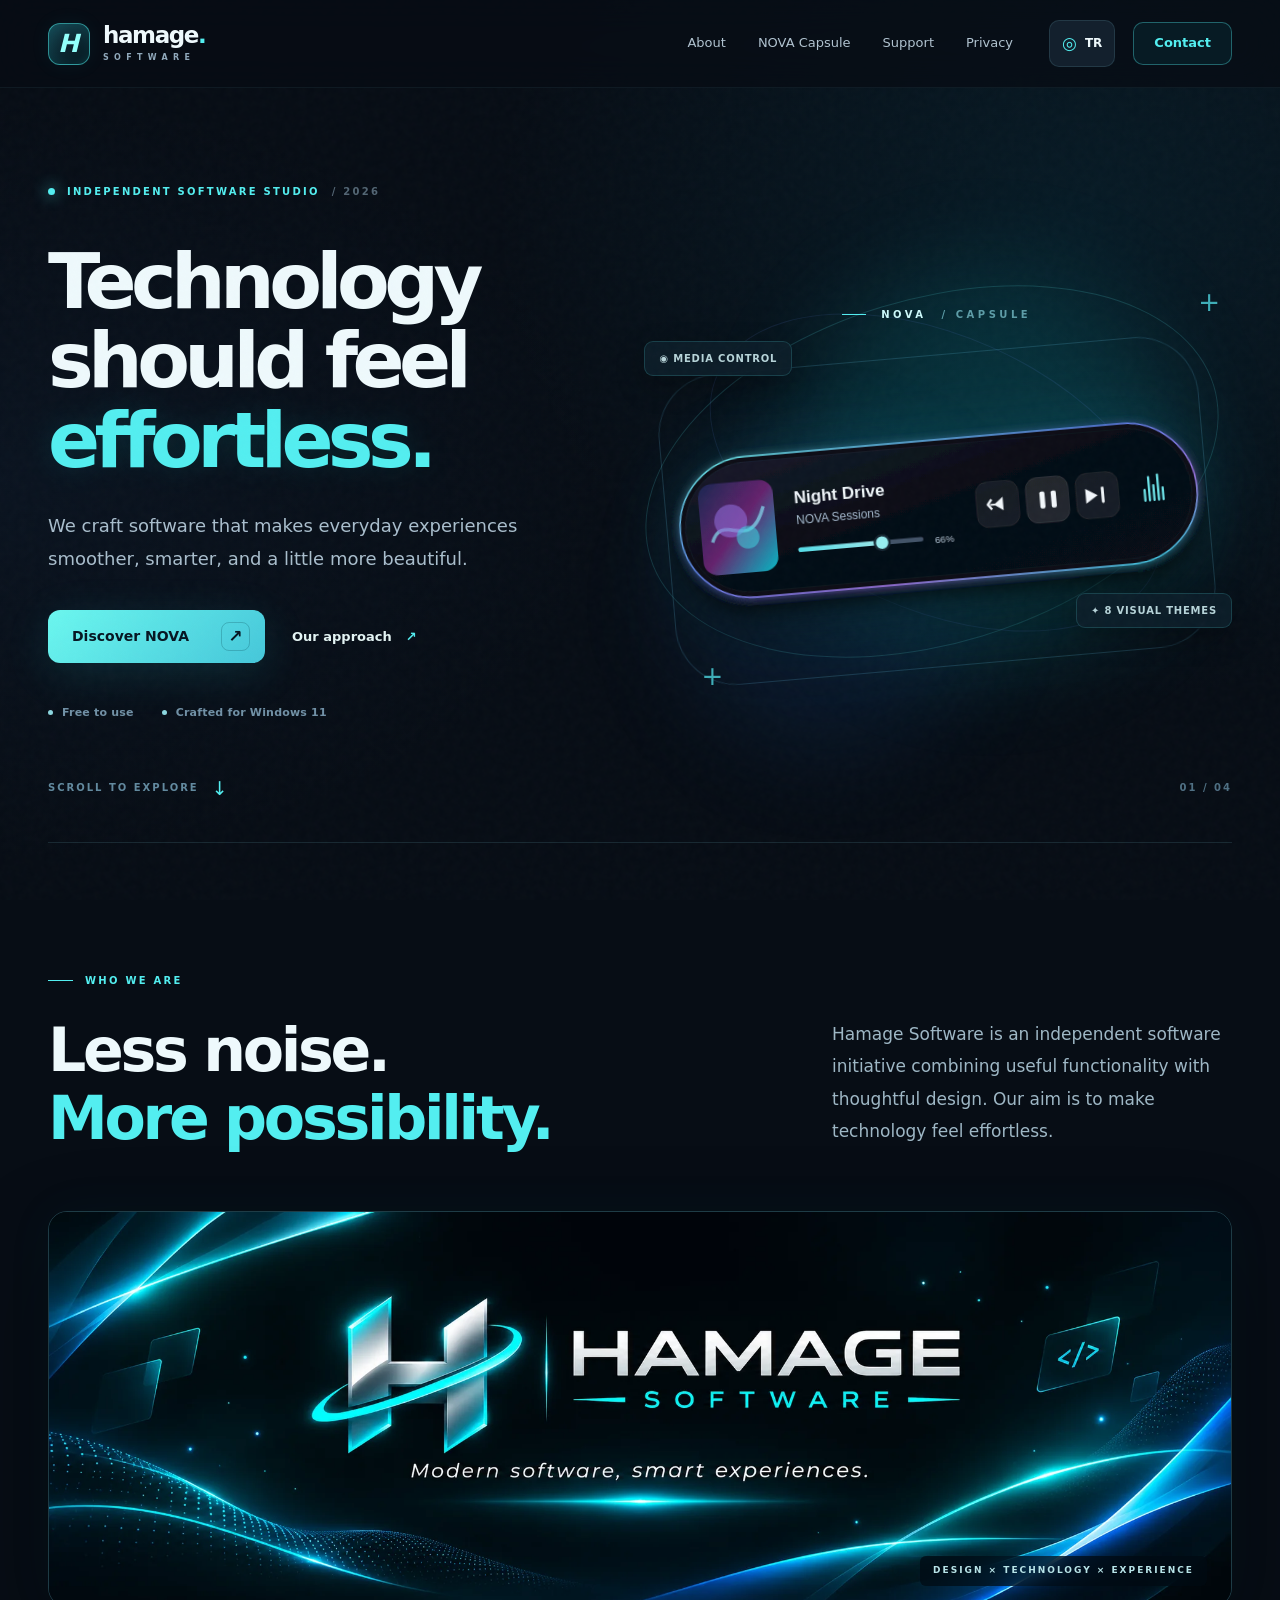
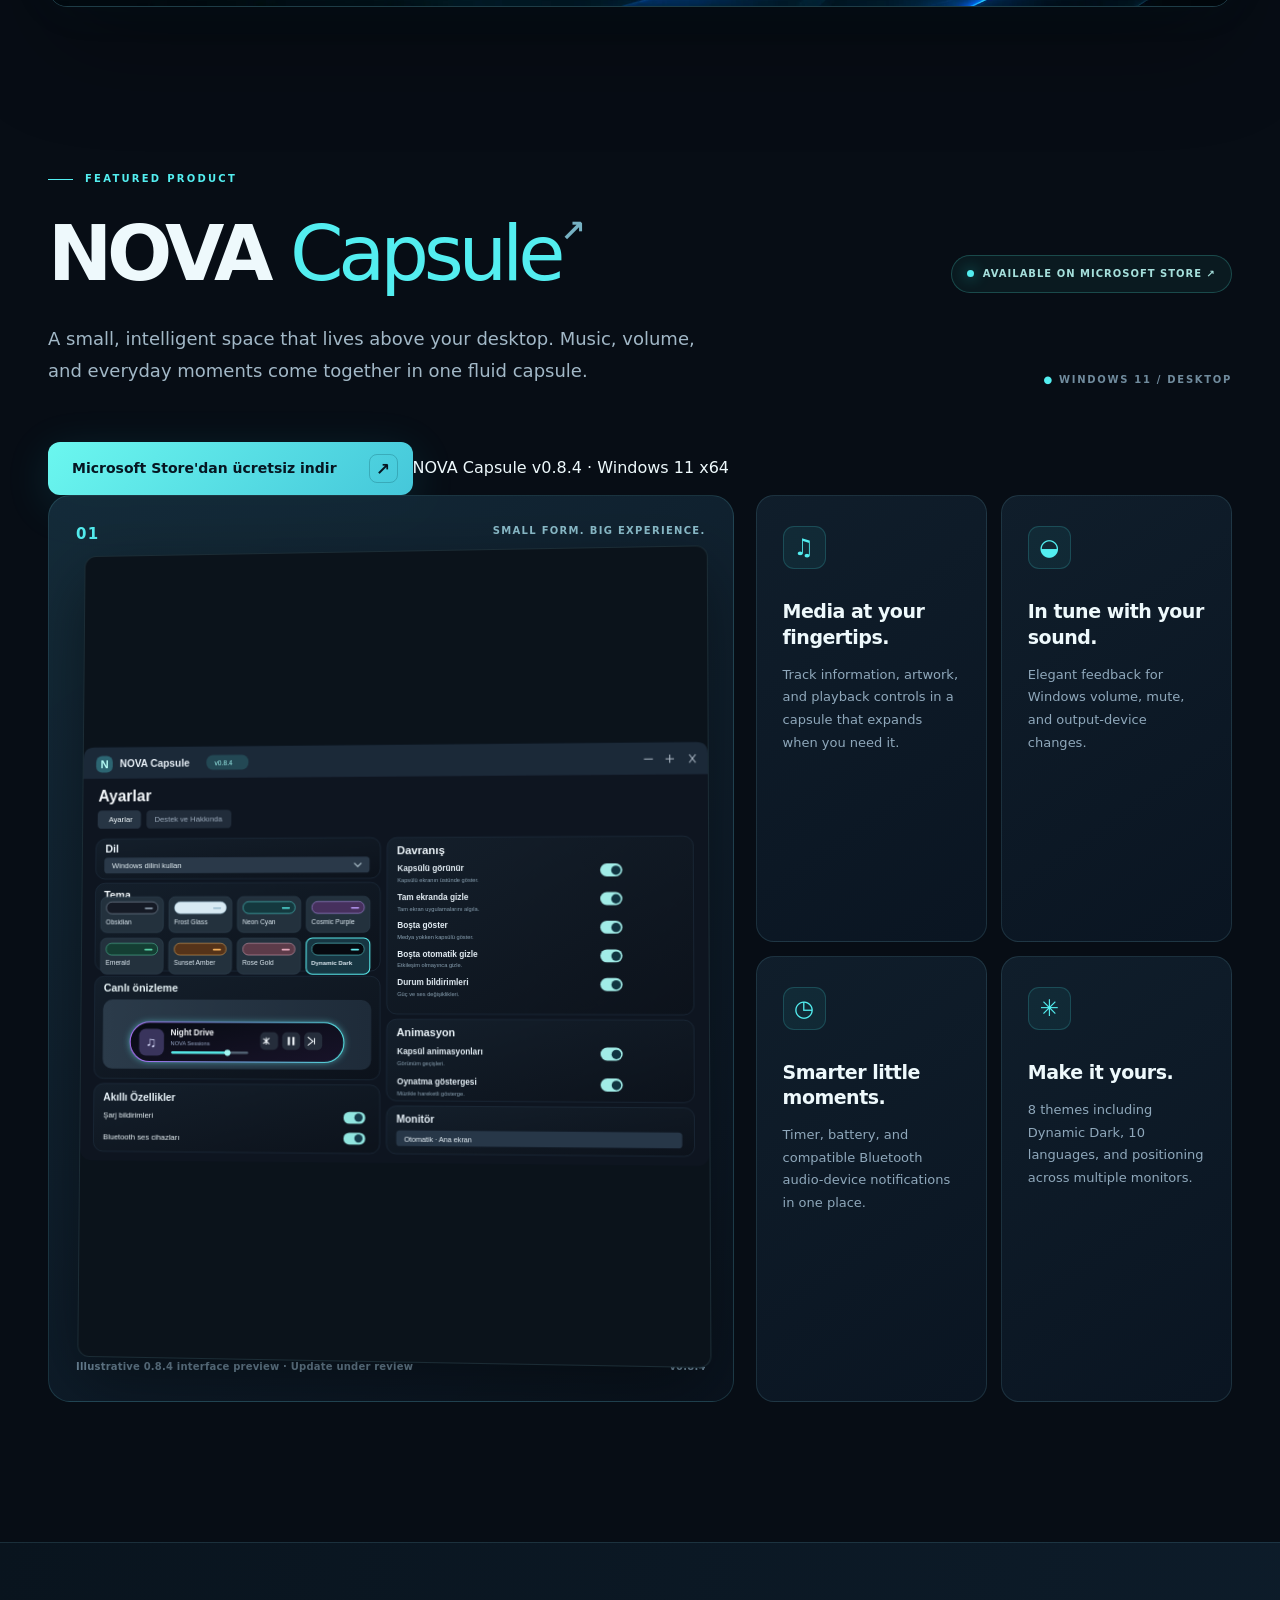
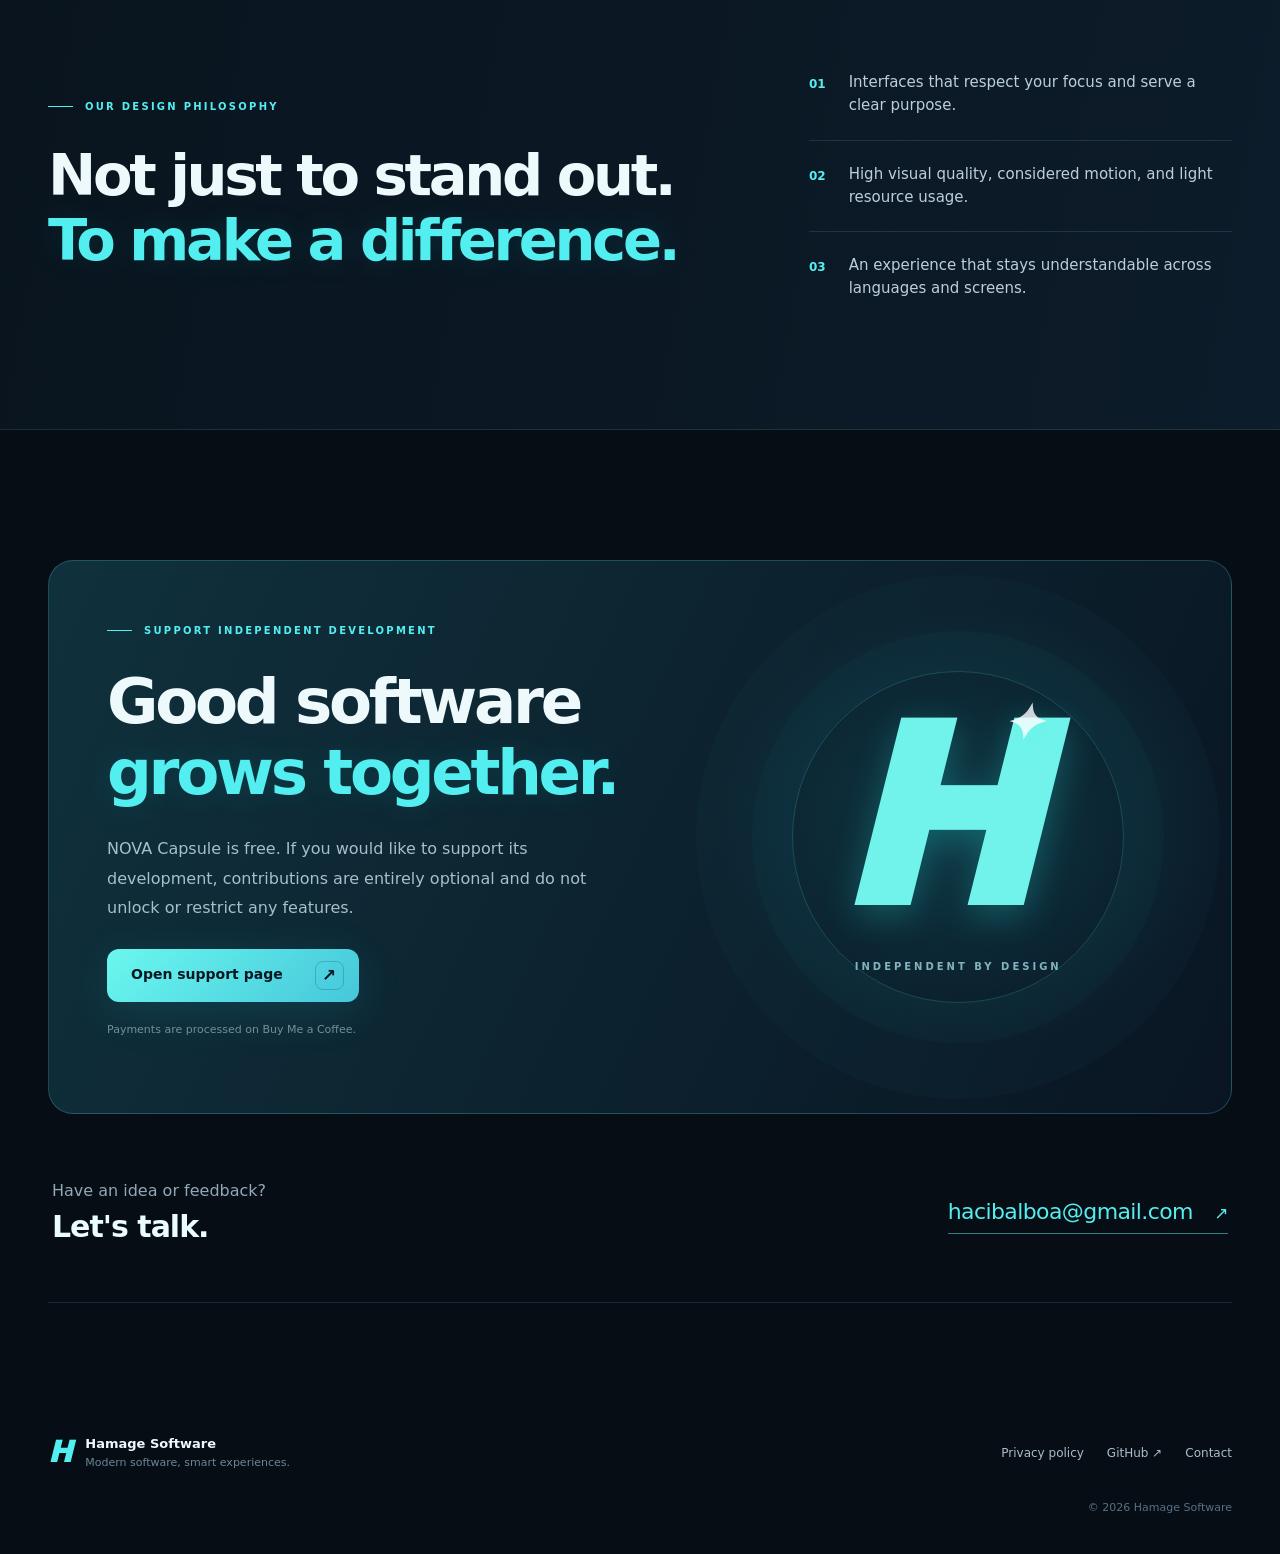
==== commit e7902796: "Link live NOVA 0.8.4 Store download and remove pending update text" ====
--- a/index.html
+++ b/index.html
@@ -4,10 +4,10 @@
   <meta charset="UTF-8">
   <meta name="viewport" content="width=device-width, initial-scale=1">
   <meta name="theme-color" content="#071018">
-  <meta name="description" content="Hamage Software — thoughtful software for everyday experiences. Meet NOVA Capsule for Windows 11.">
+  <meta name="description" content="NOVA Capsule 0.8.4 by Hamage Software is a free Windows 11 desktop utility with media controls, a timer, eight themes including Dynamic Dark, and device notifications. Download on Microsoft Store.">
   <meta property="og:type" content="website">
   <meta property="og:title" content="Hamage Software | Make everyday feel extraordinary">
-  <meta property="og:description" content="Modern software, smart experiences. Discover NOVA Capsule for Windows 11.">
+  <meta property="og:description" content="NOVA Capsule 0.8.4: free Windows 11 media capsule, timer, device notifications and 8 visual themes. Get it on Microsoft Store.">
   <meta property="og:image" content="https://hmahmut.github.io/hamage-software/assets/hamage-banner.webp">
   <meta property="og:url" content="https://hmahmut.github.io/hamage-software/">
   <link rel="icon" href="assets/favicon.svg" type="image/svg+xml">
@@ -78,12 +78,13 @@
     <section id="nova" class="nova-section container">
       <div class="nova-heading"><div><p class="section-overline"><span class="thin-bar"></span><span data-i18n="sectionFeatured">ÖNE ÇIKAN ÜRÜN</span></p><h2>NOVA <span>Capsule</span><sup>↗</sup></h2></div><a class="pill-status store-badge" href="https://apps.microsoft.com/detail/9P860V6W5ZJQ" target="_blank" rel="noopener noreferrer" aria-label="NOVA Capsule Microsoft Store sayfasını aç"><span class="pill-light"></span><span data-i18n="comingSoon">MICROSOFT STORE'DA YAYINDA ↗</span></a></div>
       <div class="nova-intro"><p data-i18n="novaIntro">Masaüstünün üzerinde yaşayan küçük, akıllı bir alan. Müziğinize, ses ayarlarınıza ve günlük anlarınıza tek bir akıcı kapsülden ulaşın.</p><div class="nova-platform">● <span data-i18n="platform">WINDOWS 11 / MASAÜSTÜ</span></div></div>
+      <div class="nova-download-row"><a class="button button-primary" href="https://apps.microsoft.com/detail/9P860V6W5ZJQ" target="_blank" rel="noopener noreferrer"><span data-i18n="storeDownload">Microsoft Store'dan ücretsiz indir</span><span class="button-arrow" aria-hidden="true">↗</span></a><span class="nova-version">NOVA Capsule v0.8.4 · Windows 11 x64</span></div>
       <div class="product-layout">
         <article class="product-stage">
           <div class="stage-glow"></div>
           <div class="stage-top"><span>01</span><span data-i18n="productStageLabel">KÜÇÜK FORM. BÜYÜK DENEYİM.</span></div>
           <div class="product-image-box"><img src="assets/nova-settings-v084.svg" width="1214" height="810" loading="lazy" alt="NOVA Capsule 0.8.4: sekiz tema ve Dynamic Dark ayarlarını gösteren temsili arayüz tasarımı"></div>
-          <div class="stage-bottom"><span data-i18n="previewLabel">0.8.4 için temsili arayüz tasarımı · Güncelleme incelemede</span><span>v0.8.4</span></div>
+          <div class="stage-bottom"><span data-i18n="previewLabel">0.8.4 için temsili arayüz tasarımı · Microsoft Store’da yayımlandı</span><span>v0.8.4</span></div>
         </article>
         <div class="features-grid">
           <article class="feature-tile"><span class="tile-icon">♫</span><h3 data-i18n="f1t">Medya, bir dokunuş uzağında.</h3><p data-i18n="f1d">Şarkı bilgileri, albüm kapağı ve oynatma kontrolleri; ihtiyacınız olduğunda genişleyen bir kapsülde.</p></article>
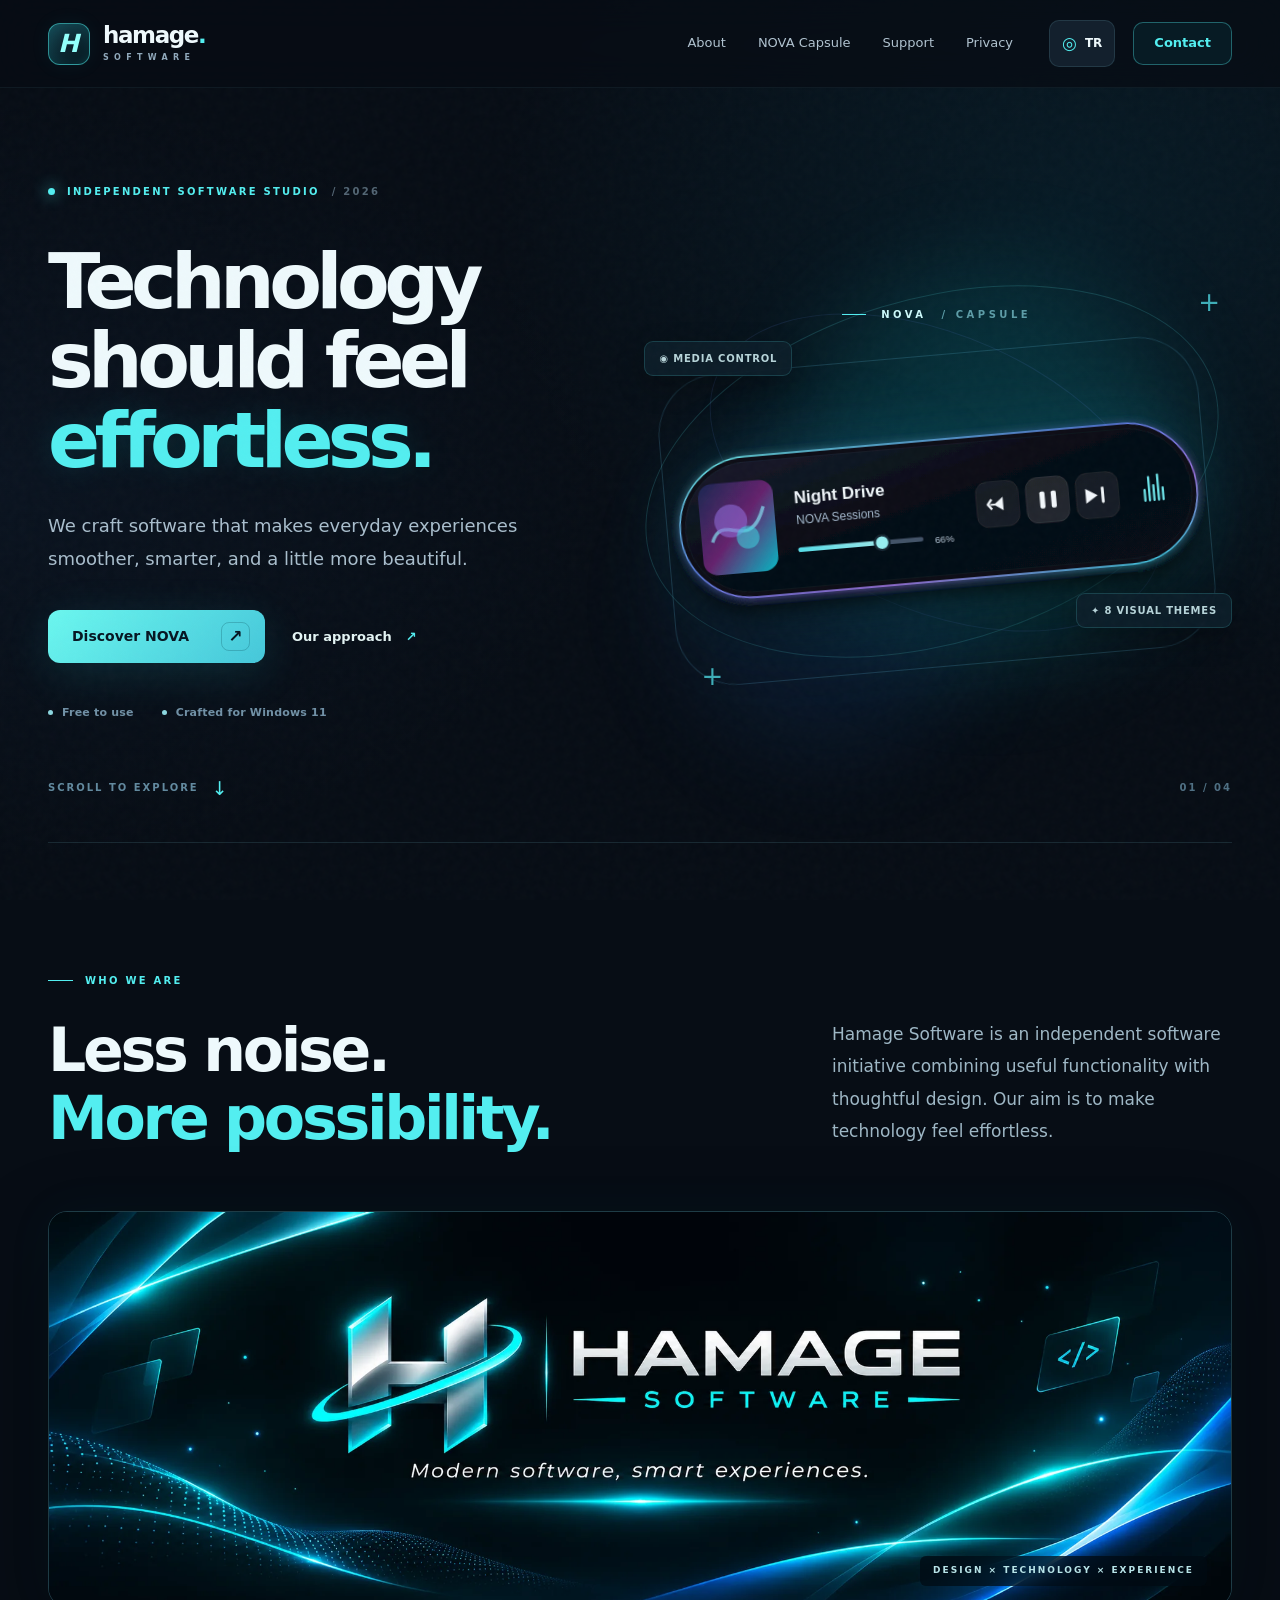
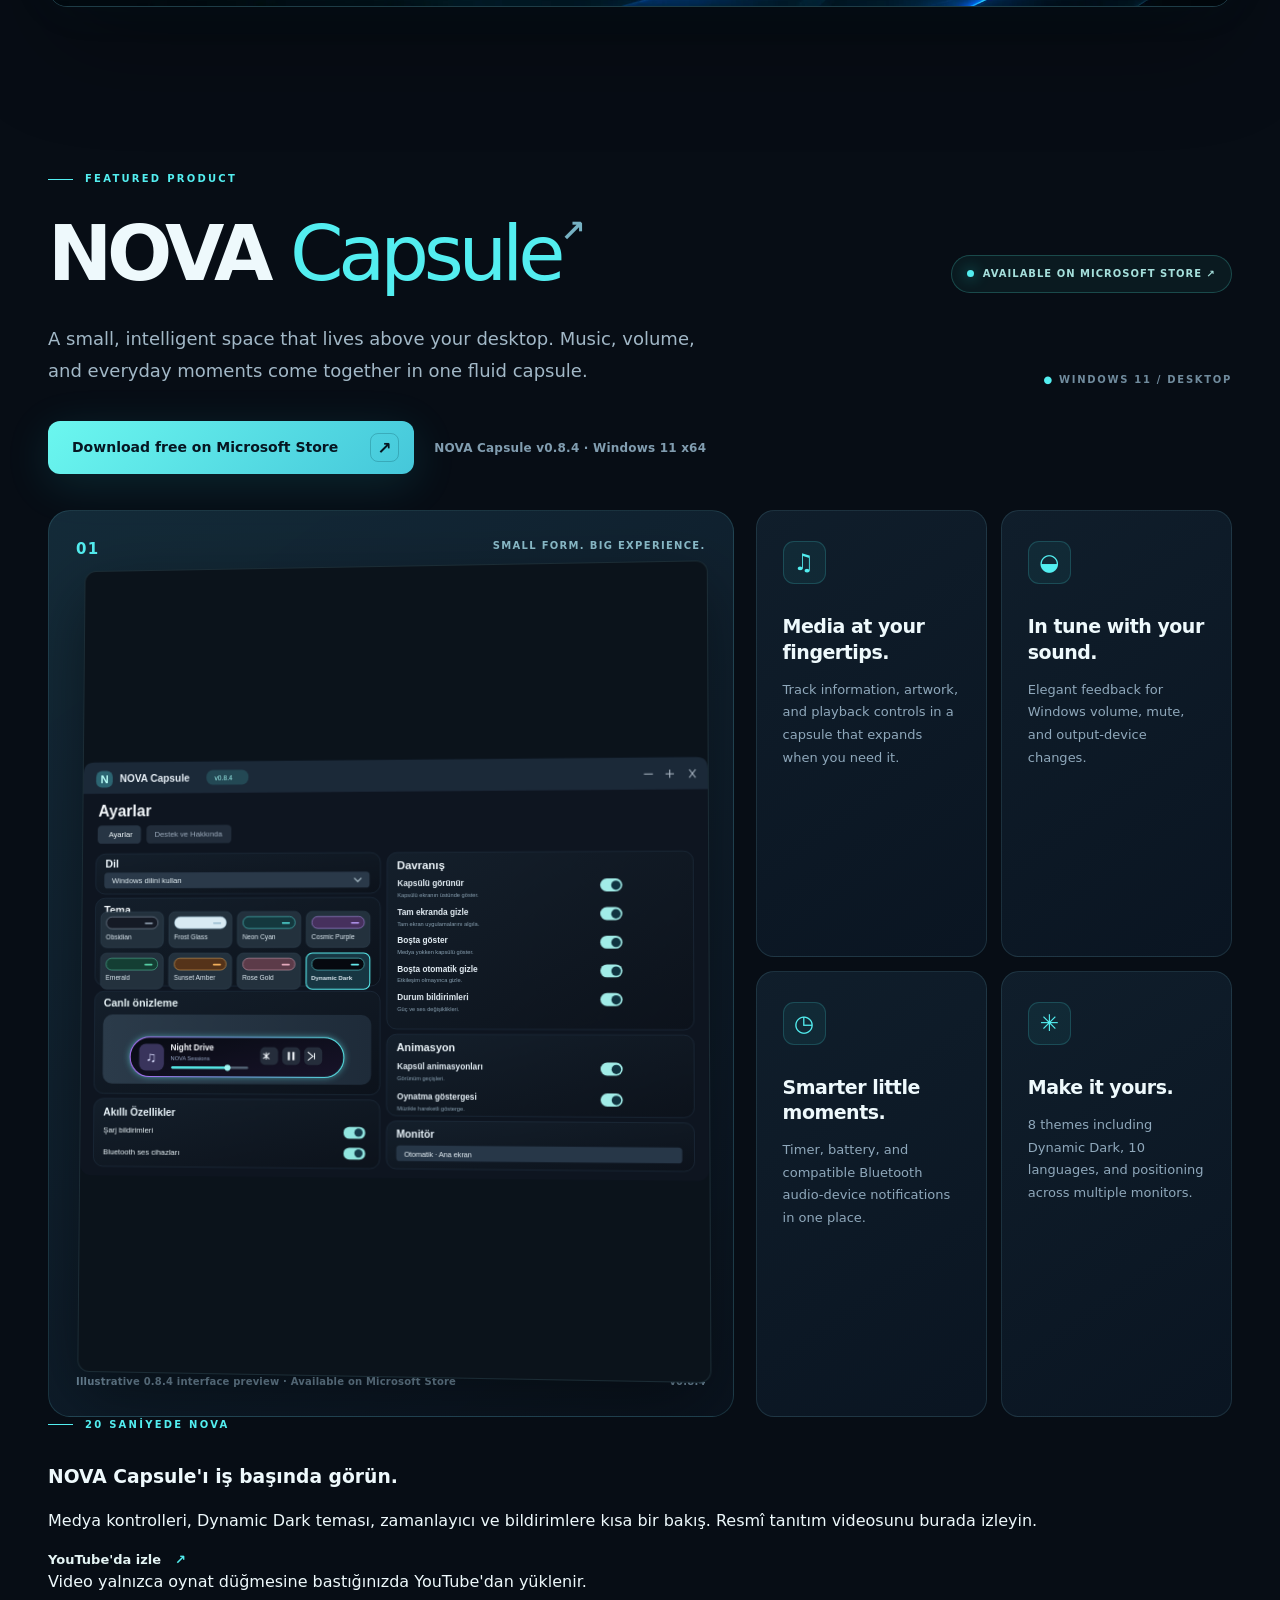
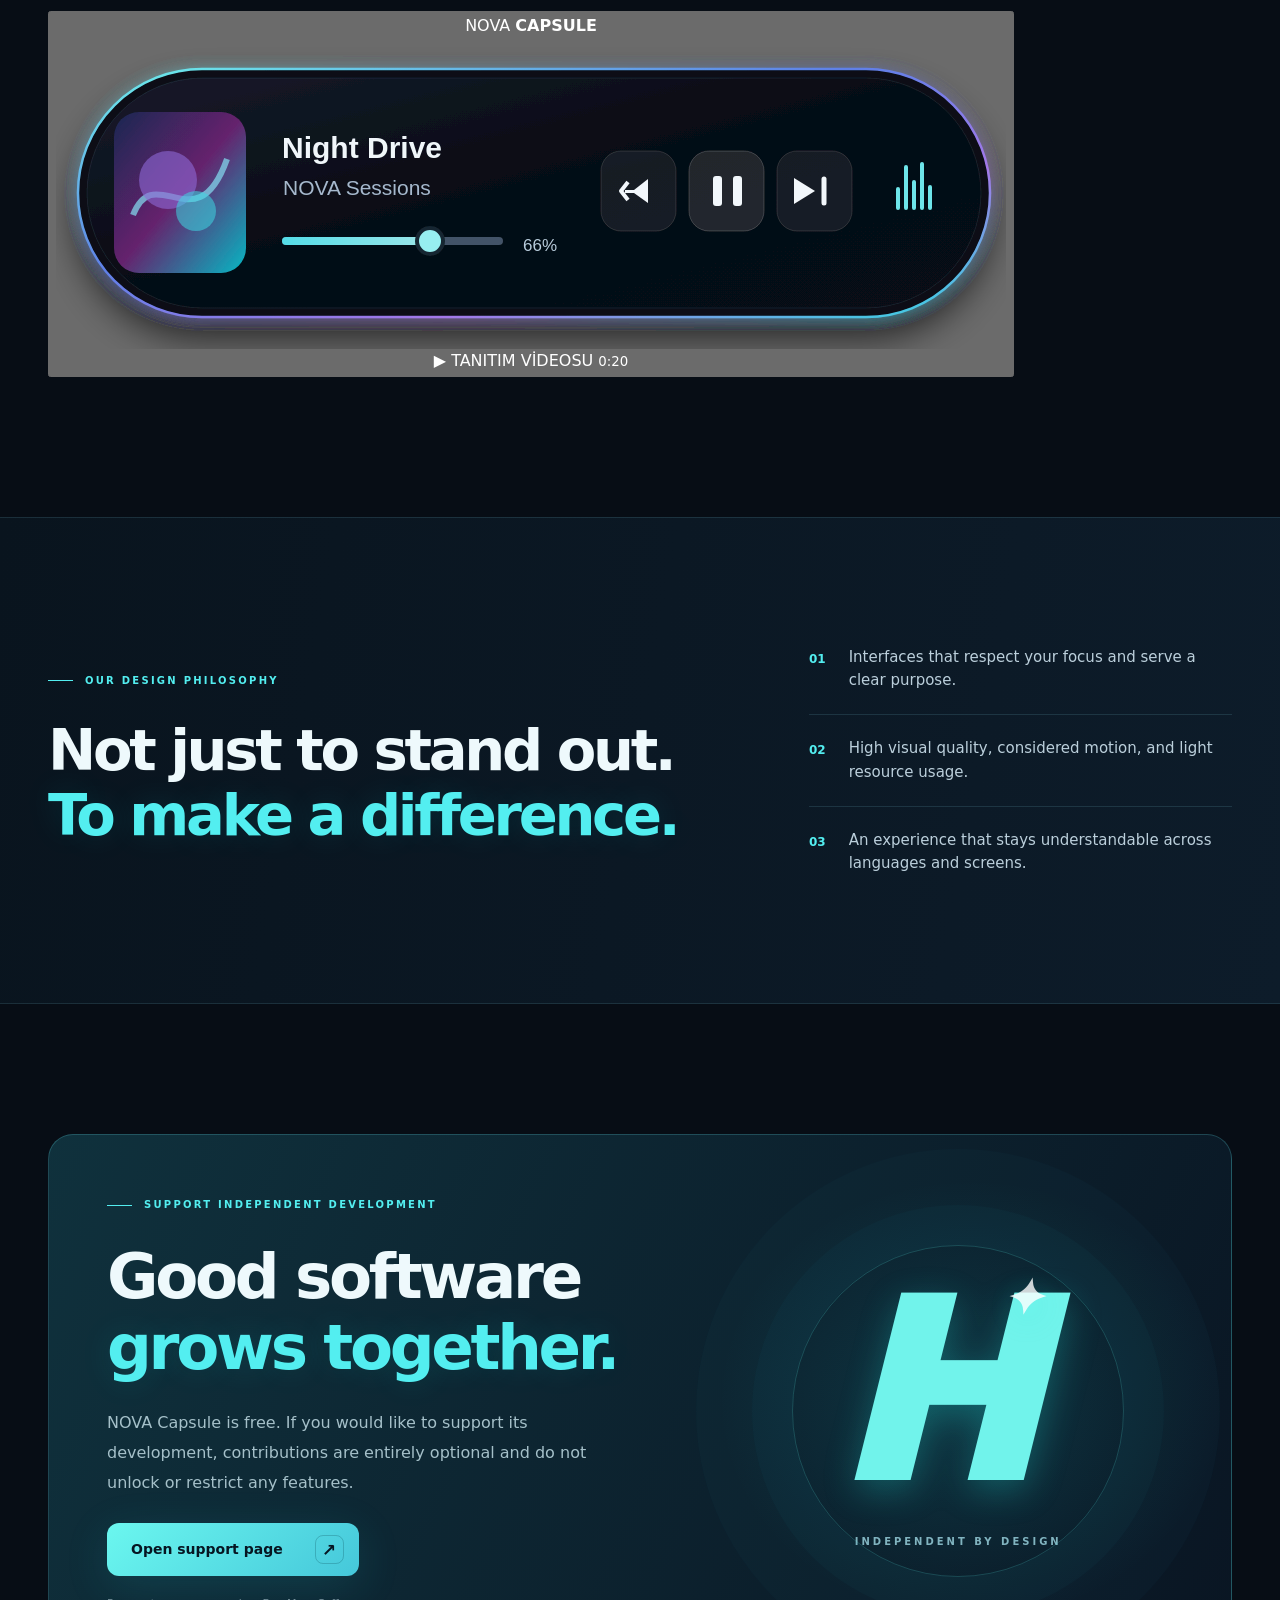
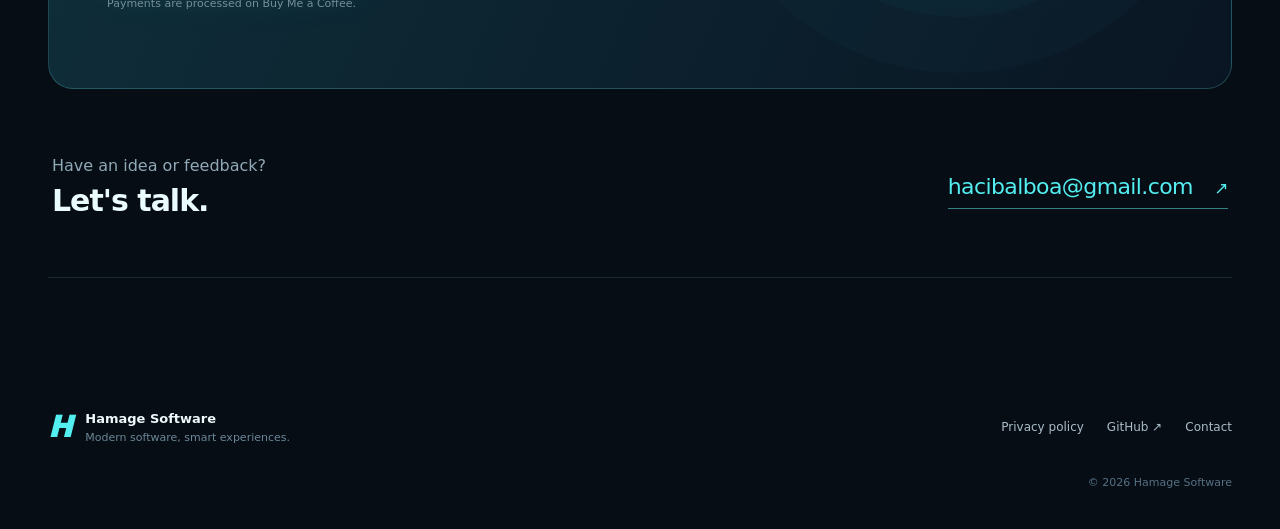
==== commit ae5d396a: "Embed NOVA Capsule YouTube Shorts preview on product page" ====
--- a/index.html
+++ b/index.html
@@ -93,6 +93,27 @@
           <article class="feature-tile"><span class="tile-icon">✳</span><h3 data-i18n="f4t">Tamamen size ait.</h3><p data-i18n="f4d">Dynamic Dark dahil 8 görsel tema, 10 dil ve birden fazla ekran için kişiselleştirilebilir yerleşim.</p></article>
         </div>
       </div>
+      <div class="nova-video-feature" id="nova-video">
+        <div class="nova-video-copy">
+          <p class="section-overline"><span class="thin-bar"></span><span data-i18n="videoEyebrow">20 SANİYEDE NOVA</span></p>
+          <h3 data-i18n="videoHeading">NOVA Capsule'ı <span>iş başında görün.</span></h3>
+          <p data-i18n="videoDescription">Medya kontrolleri, Dynamic Dark teması, zamanlayıcı ve bildirimlere kısa bir bakış. Resmî tanıtım videosunu burada izleyin.</p>
+          <div class="nova-video-actions">
+            <a class="text-link" href="https://www.youtube.com/shorts/vye1nnI0Gq4" target="_blank" rel="noopener noreferrer"><span data-i18n="videoWatchYoutube">YouTube'da izle</span><span aria-hidden="true">↗</span></a>
+          </div>
+          <p class="nova-video-privacy" data-i18n="videoPrivacy">Video yalnızca oynat düğmesine bastığınızda YouTube'dan yüklenir.</p>
+        </div>
+        <div class="nova-video-display">
+          <div class="nova-video-player" id="nova-video-player">
+            <button class="nova-video-launch" id="nova-video-launch" type="button" aria-label="NOVA Capsule tanıtım videosunu oynat" data-i18n-aria="videoPlayAria">
+              <span class="nova-video-poster-mark">NOVA <b>CAPSULE</b></span>
+              <img class="nova-video-poster-capsule" src="assets/nova-expanded-v084.svg" alt="" aria-hidden="true" loading="lazy" width="950" height="310">
+              <span class="nova-video-play-icon" aria-hidden="true">▶</span>
+              <span class="nova-video-poster-caption" data-i18n="videoPoster">TANITIM VİDEOSU <small>0:20</small></span>
+            </button>
+          </div>
+        </div>
+      </div>
     </section>
 
     <section class="manifesto-section">
--- a/styles.css
+++ b/styles.css
@@ -22,3 +22,9 @@
 @media(max-width:820px){.site-header{height:76px}.container{width:calc(100% - 42px)}.nav-shell{gap:14px}.mobile-toggle{display:flex;flex-direction:column;align-items:center;justify-content:center;gap:5px;background:transparent;border:1px solid var(--line);height:38px;width:39px;border-radius:10px;margin-left:auto;order:3}.mobile-toggle span{width:17px;height:1.5px;background:#daebec}.primary-nav{display:none;position:absolute;top:75px;left:0;right:0;flex-direction:column;padding:20px 24px;background:#0c1824;border-bottom:1px solid var(--line);gap:16px}.primary-nav.is-open{display:flex}.nav-actions{margin-left:auto;order:2;gap:10px}.nav-contact{display:none}.hero{padding-top:65px}.hero-grid{grid-template-columns:1fr;gap:0;min-height:unset}.hero-copy{max-width:700px}.hero-visual{height:420px}.hero-lead{max-width:640px}.hero-bottom{margin-top:0}.heading-split{grid-template-columns:1fr;gap:22px}.section-aside{max-width:640px}.brand-showcase{padding:95px 0}.nova-intro{display:block}.nova-platform{margin-top:24px}.product-layout{grid-template-columns:1fr}.product-stage{min-height:520px}.features-grid{grid-template-columns:repeat(2,1fr)}.manifesto-grid{grid-template-columns:1fr;gap:30px}.support-card{grid-template-columns:1fr .7fr}.support-copy{padding:42px 30px}.support-aside .support-symbol{font-size:140px;letter-spacing:-24px}.contact-row{display:block}.contact-mail{display:inline-block;margin-top:23px}}
 @media(max-width:590px){.container{width:calc(100% - 36px)}.brand-name{font-size:20px}.brand-name small{font-size:7px;letter-spacing:4.2px}.brand-icon{height:37px;width:37px;font-size:22px}.lang-toggle{padding:8px 10px}.hero{padding-top:49px}.eyebrow,.section-overline{font-size:9px;letter-spacing:1.5px}h1{font-size:clamp(43px,11vw,66px);letter-spacing:-2.9px}.hero-lead{font-size:15px}.hero-ctas{gap:18px;flex-wrap:wrap}.hero-notes{margin-top:31px;gap:17px;flex-wrap:wrap}.hero-visual{height:290px}.orbit-one{width:310px;height:180px;left:0;top:48px}.orbit-two{width:265px;height:160px;left:24px;top:65px}.hero-product{padding:0}.visual-label{margin-bottom:28px}.capsule-shadow{max-width:320px}.float-chip{font-size:8px;padding:7px}.chip-one{top:25px;left:0}.chip-two{right:0;bottom:25px}.hero-orb-one{width:250px;height:230px}.hero-orb-two{width:200px;height:180px}.hero-bottom{padding-bottom:22px}.brand-showcase{padding:80px 0}.section-heading h2,.manifesto-grid h2,.support-copy h2{font-size:clamp(38px,9vw,56px);letter-spacing:-2px}.section-aside,.nova-intro p{font-size:15px}.brand-banner{margin-top:35px;border-radius:12px}.brand-banner figcaption{bottom:9px;right:9px;font-size:7px;letter-spacing:1px;padding:5px 7px}.nova-section{padding-top:10px;padding-bottom:82px}.nova-heading{align-items:start;display:block}.nova-heading h2{font-size:57px;letter-spacing:-3.3px}.nova-heading h2 sup{font-size:18px}.pill-status{width:max-content;margin-top:22px;font-size:9px}.nova-intro{padding:20px 0 30px}.product-stage{padding:15px;min-height:350px}.stage-bottom,.stage-top{font-size:9px}.features-grid{grid-template-columns:1fr}.feature-tile{min-height:230px;padding:23px}.tile-icon{margin-bottom:22px}.manifesto-section{padding:65px 0}.support-section{padding-top:75px;padding-bottom:30px}.support-card{grid-template-columns:1fr}.support-copy{padding:36px 23px}.support-aside{min-height:170px}.support-aside::before{width:200px;height:200px}.support-symbol{font-size:125px!important}.support-aside-caption{font-size:8px}.contact-row{padding:45px 0}.contact-row strong{font-size:28px}.contact-mail{font-size:18px;word-break:break-word}.footer-inner{grid-template-columns:1fr;gap:22px}.footer-links{flex-wrap:wrap;gap:13px}.copyright{grid-column:1;text-align:left}.privacy-main{padding-top:50px}.privacy-article section{padding:22px 18px}}
 @media(prefers-reduced-motion:reduce){*,*:before,*:after{scroll-behavior:auto!important;animation-duration:.01ms!important;transition-duration:.01ms!important}.reveal{opacity:1;transform:none}}
+
+/* NOVA Capsule — direct Store download CTA */
+.nova-download-row{display:flex;flex-wrap:wrap;align-items:center;gap:20px;margin:-21px 0 36px}
+.nova-download-row .button{min-height:48px}
+.nova-version{font-size:12px;color:#819db0;font-weight:600;letter-spacing:.2px}
+@media(max-width:590px){.nova-download-row{margin:0 0 26px;gap:12px}.nova-download-row .button{width:100%;justify-content:space-between}.nova-version{font-size:11px}}
